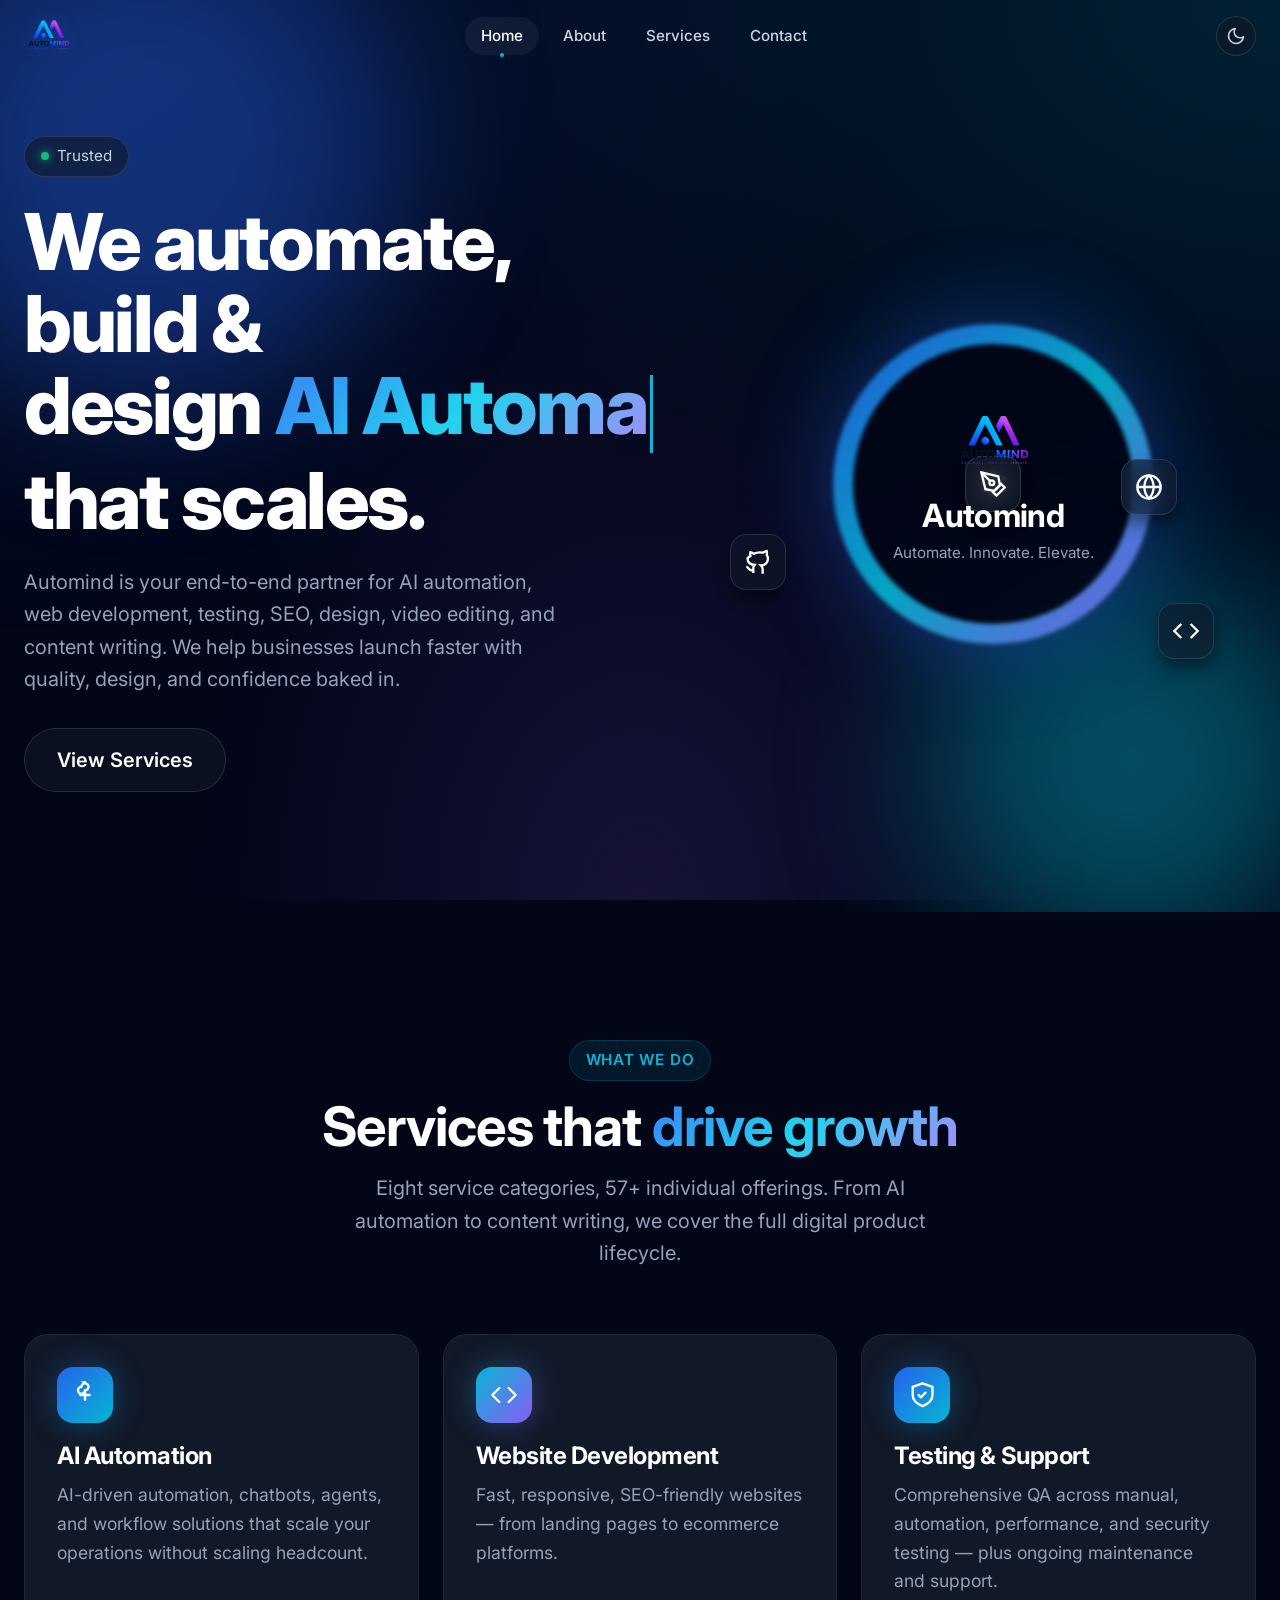
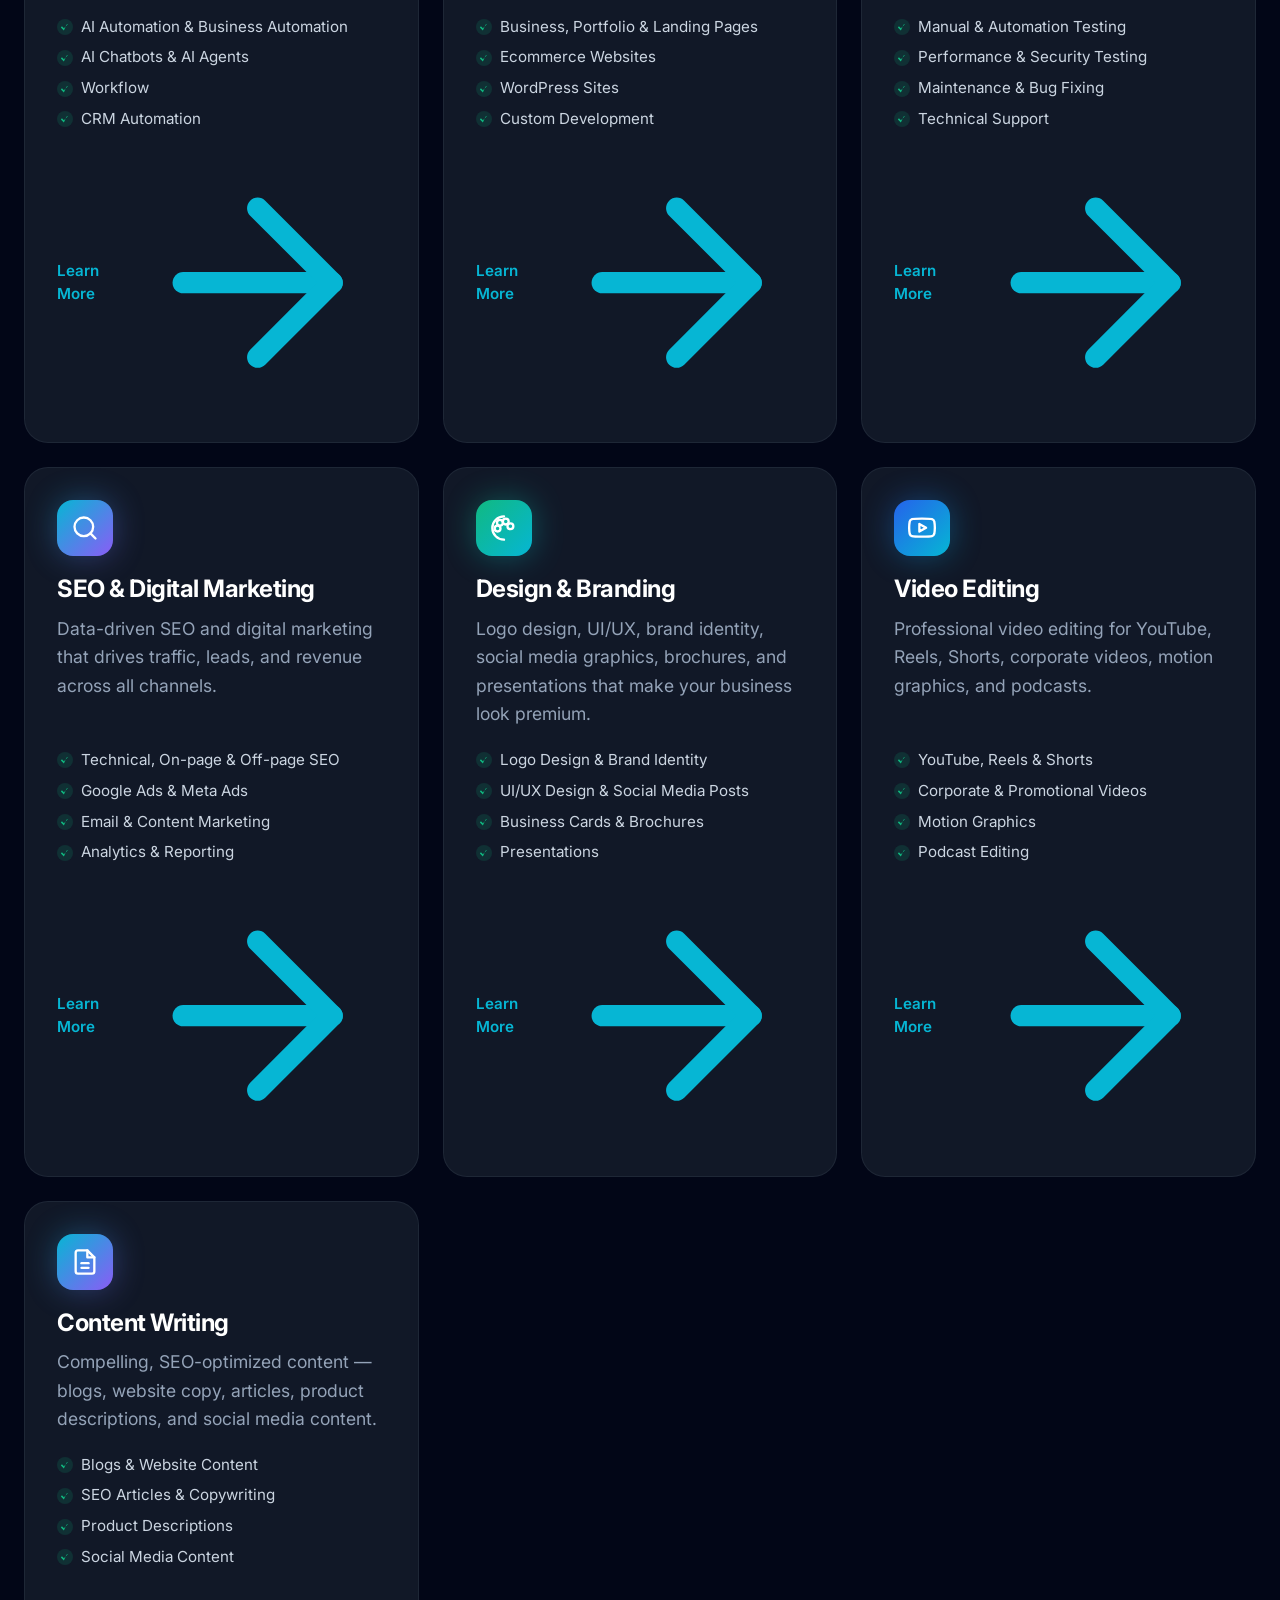
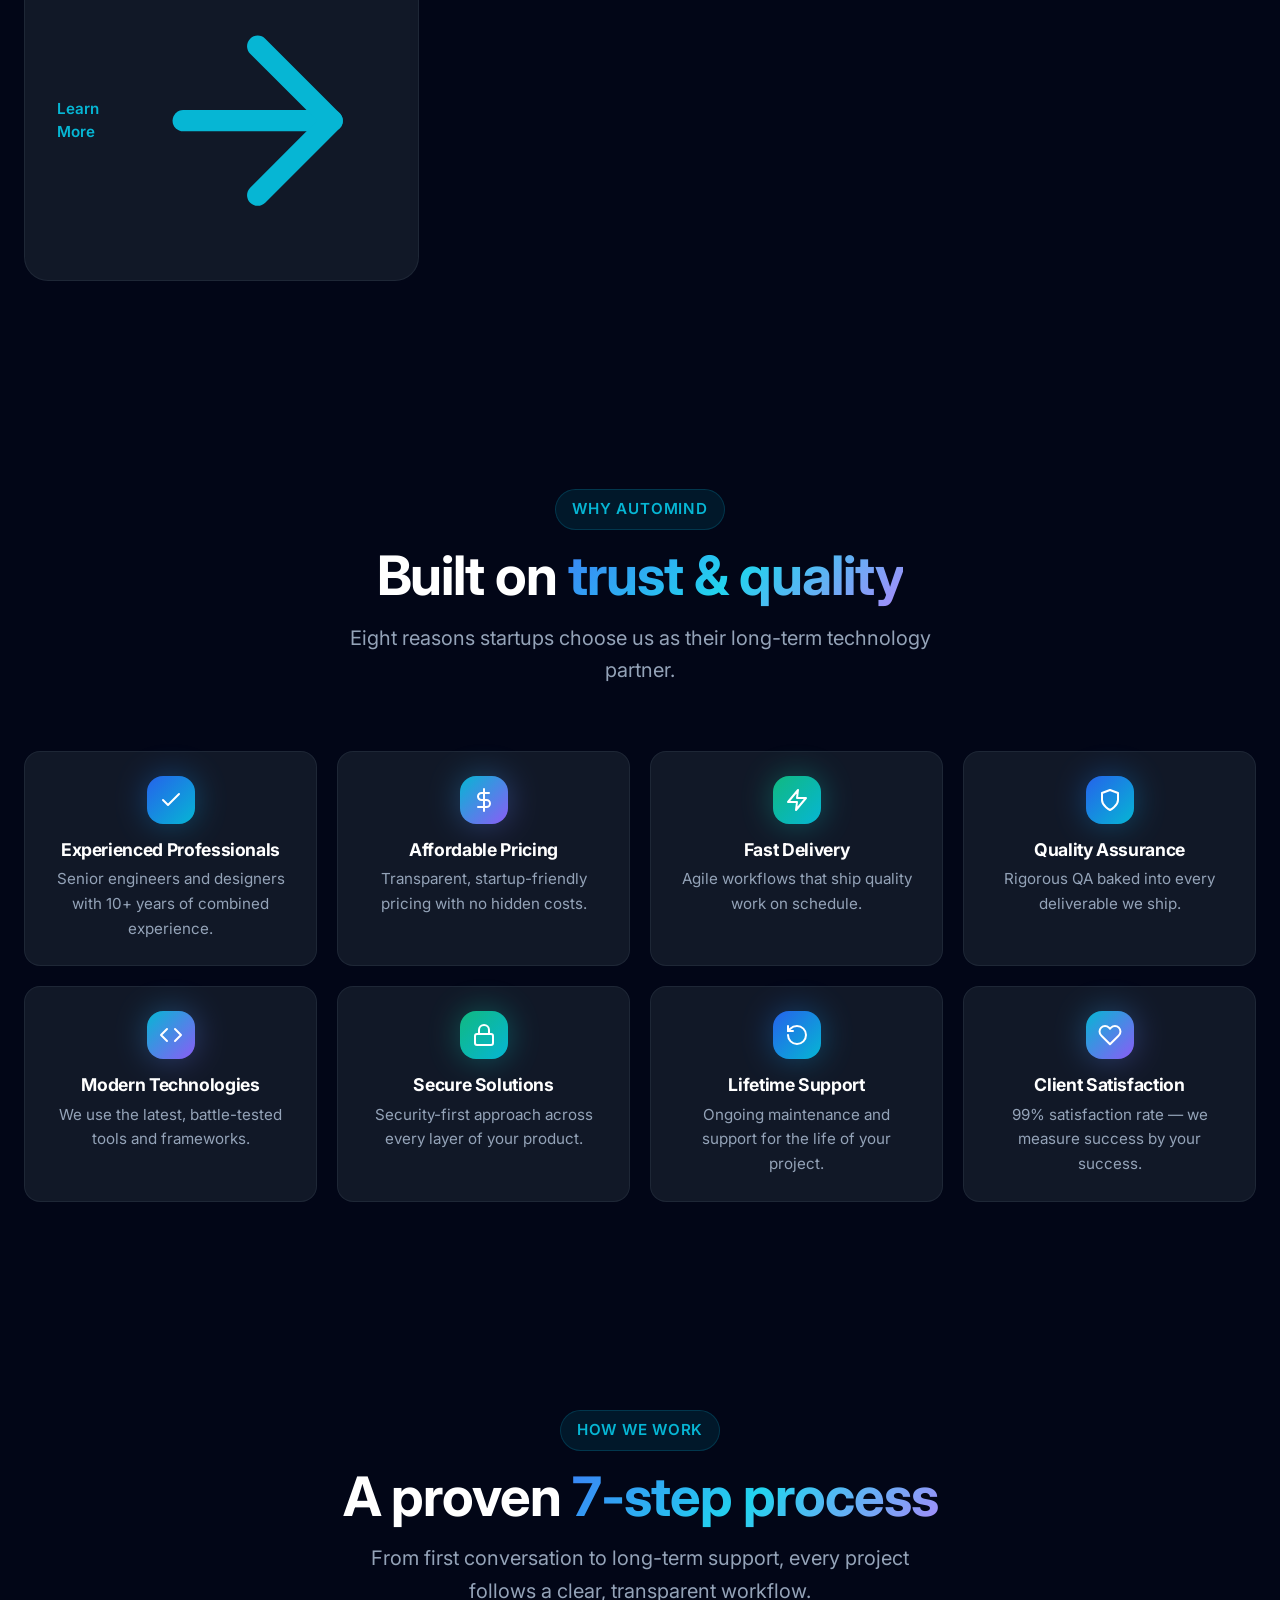
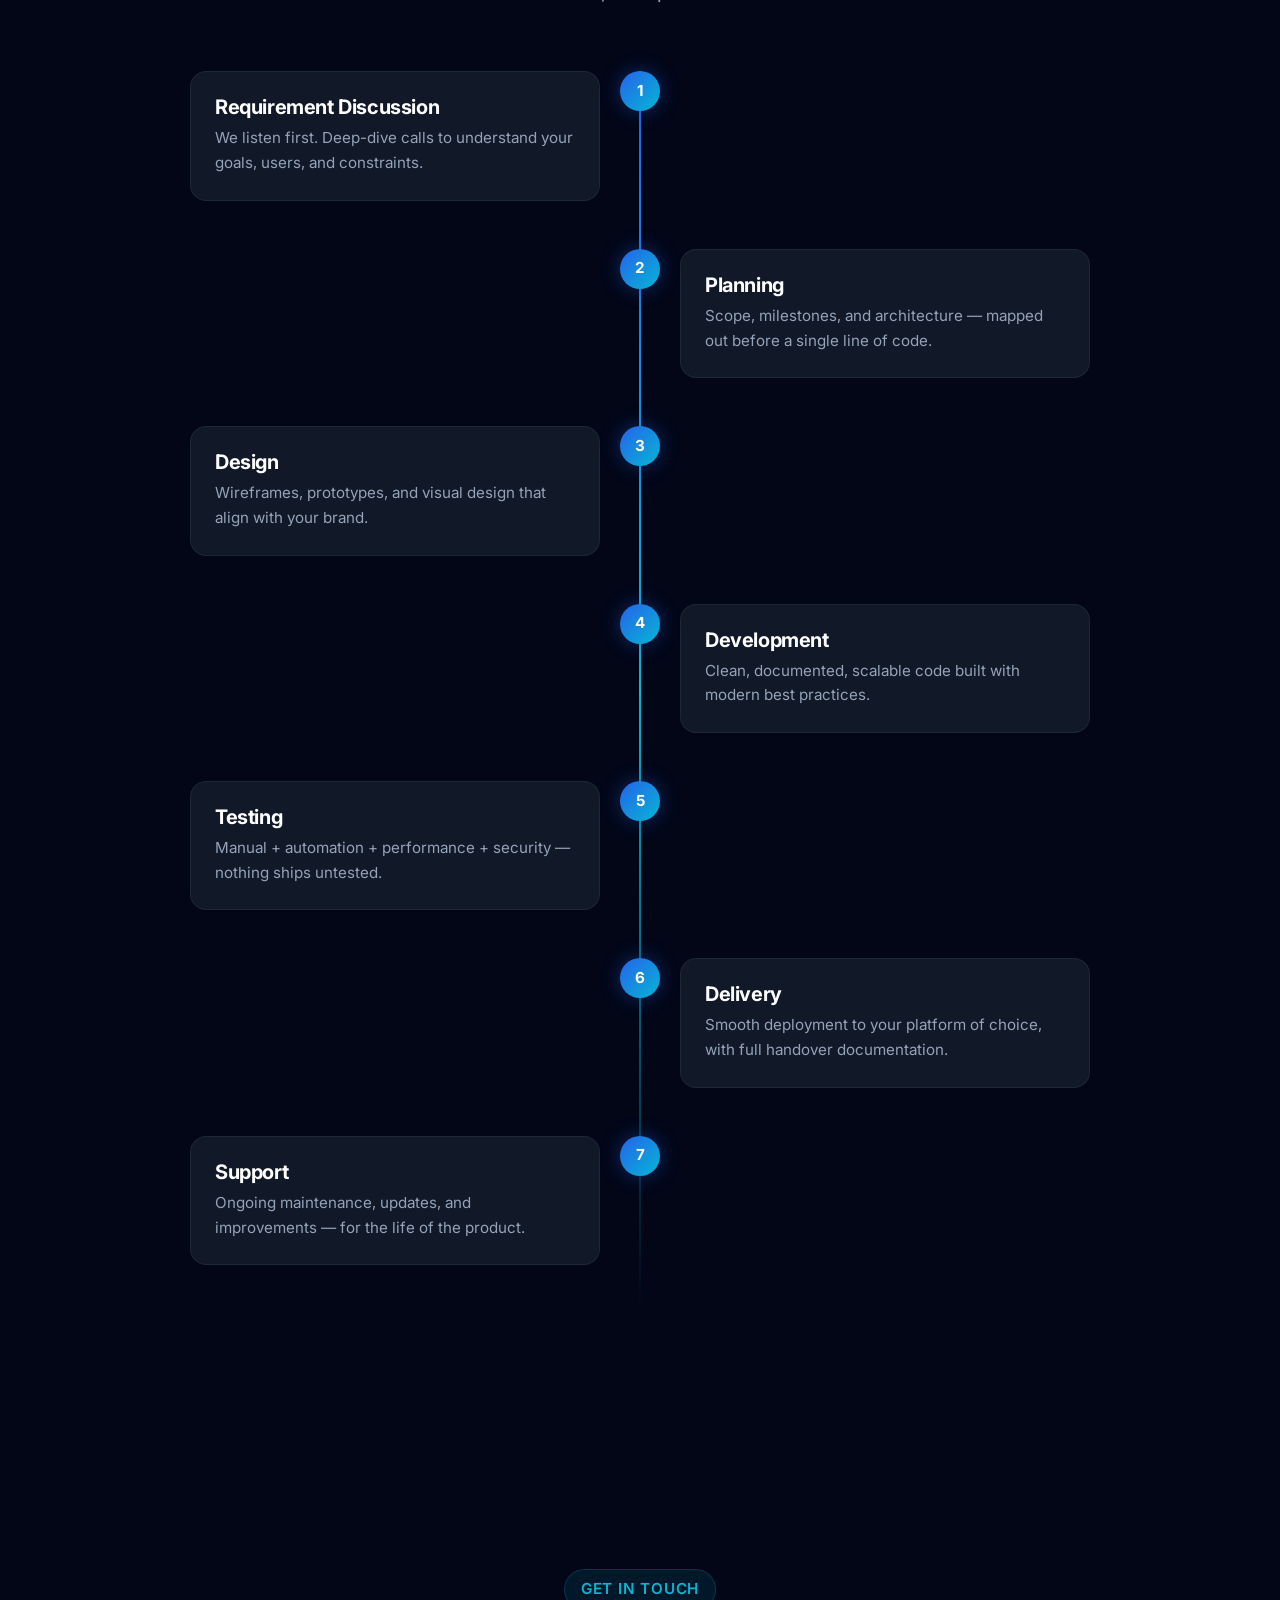
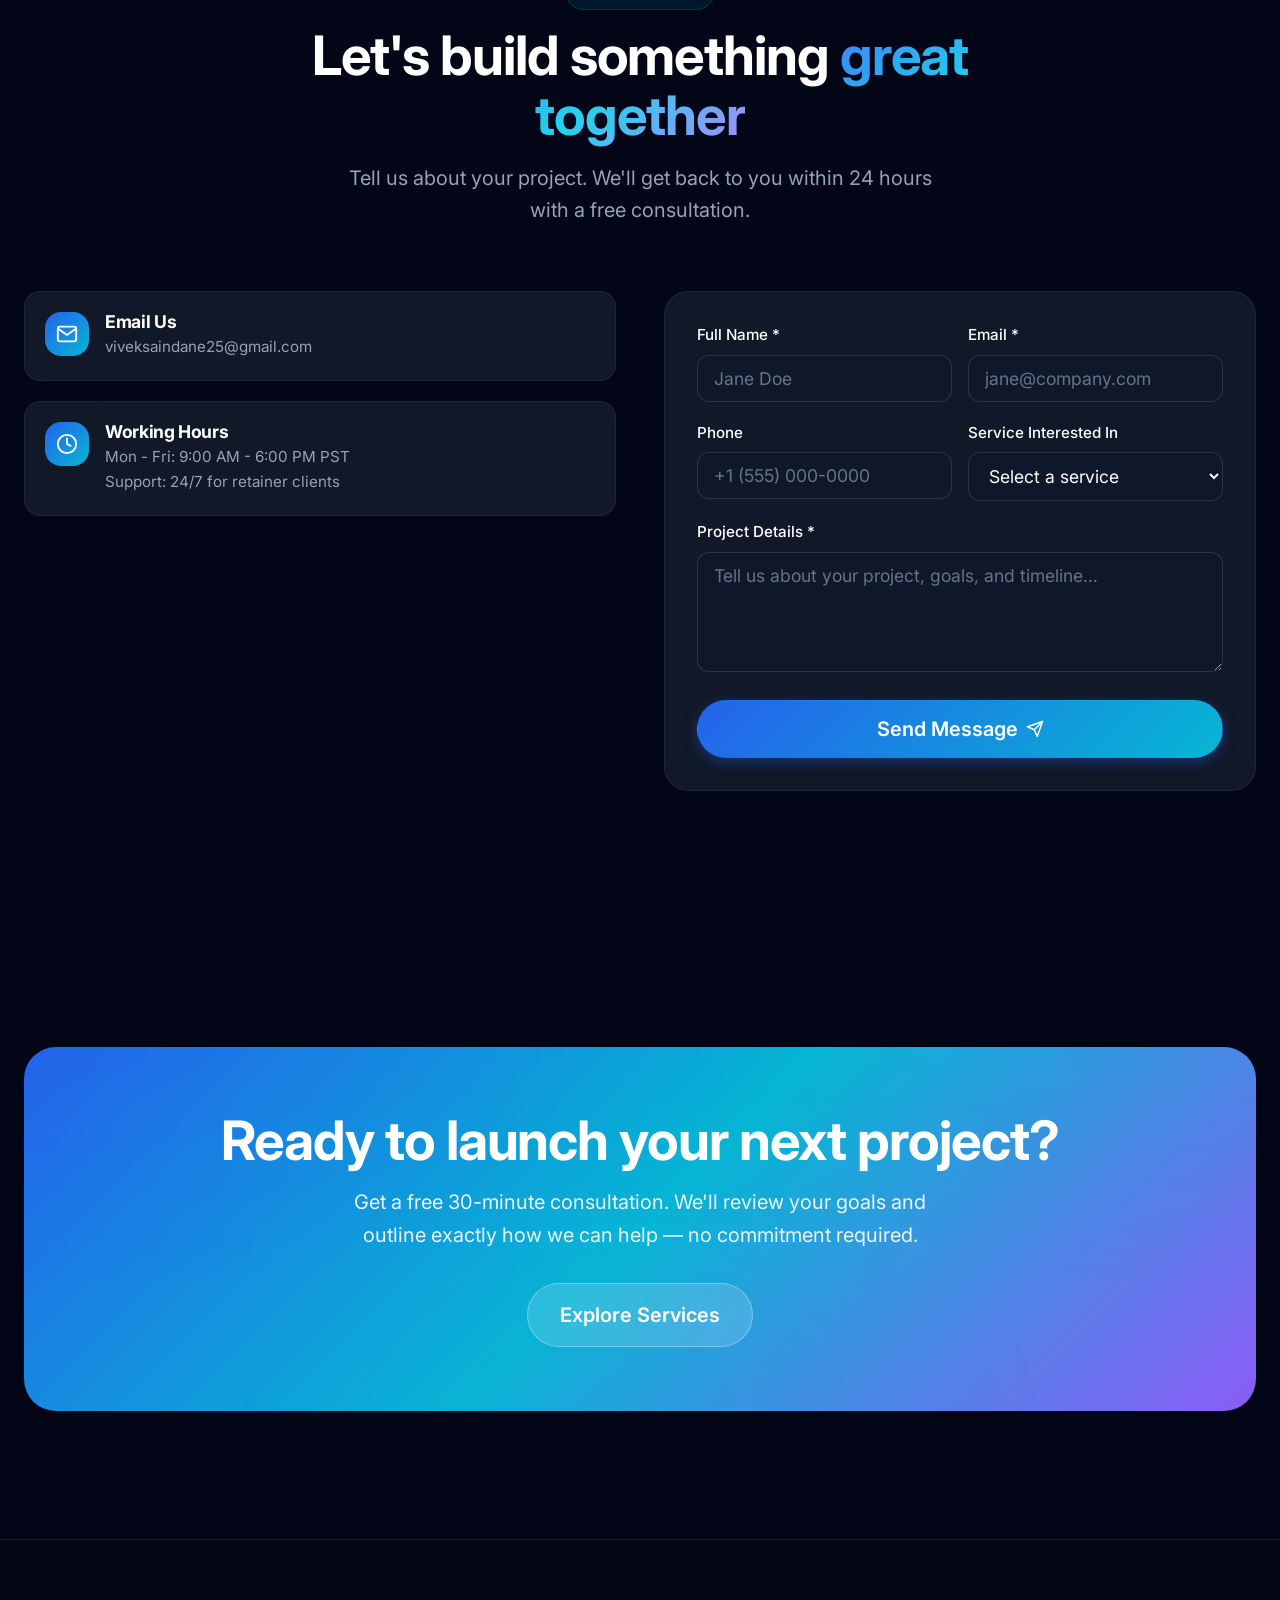
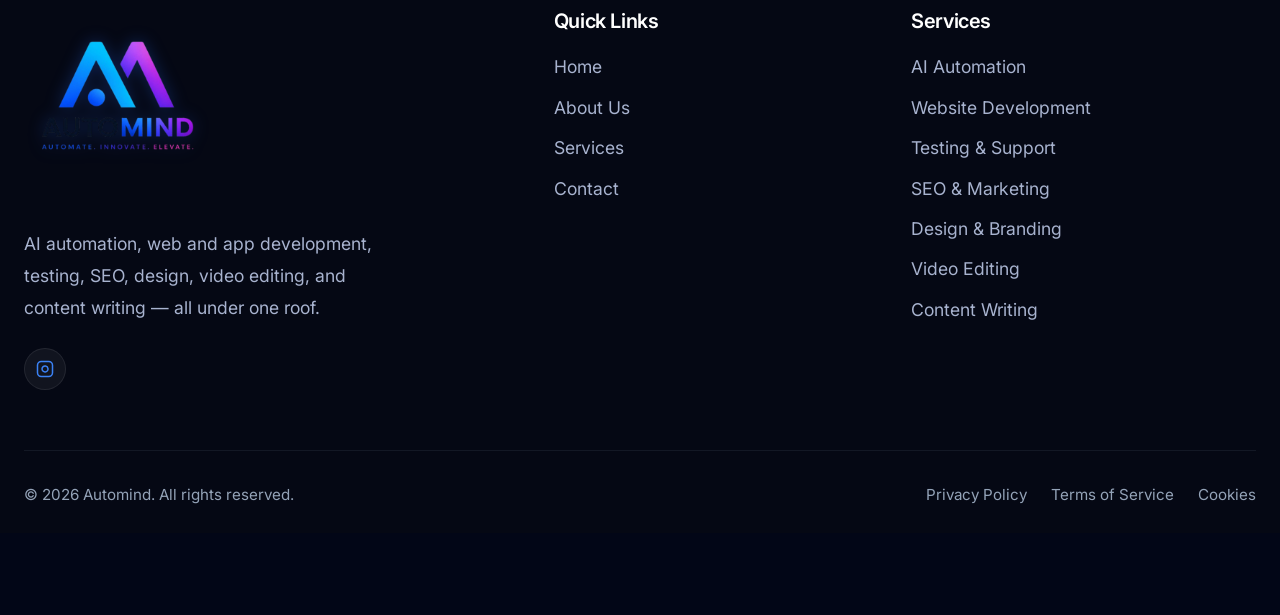
==== index.html @ 5104dd5c "Initial commit" ====
<!DOCTYPE html>
<html lang="en" data-theme="dark">
<head>
  <meta charset="UTF-8">
  <meta name="viewport" content="width=device-width, initial-scale=1.0">
  <meta name="theme-color" content="#020617">

  <title>Automind — AI Automation, Web, App, Testing, SEO, Design, Video & Content</title>
  <meta name="description" content="Automind delivers AI automation, website and app development, testing, SEO, digital marketing, design, video editing, and content writing services for modern businesses.">
  <meta name="keywords" content="AI automation, web development, app development, software testing, SEO, digital marketing, graphic design, video editing, content writing, UI UX design, branding, lead generation">
  <meta name="author" content="Automind">
  <link rel="canonical" href="https://automindtech.github.io/">

  <!-- Open Graph -->
  <meta property="og:type" content="website">
  <meta property="og:title" content="Automind — AI Automation, Web, App, Testing, SEO, Design, Video & Content">
  <meta property="og:description" content="We build, automate, test, design, and market digital products that scale. AI automation, web and app development, testing, SEO, design, video, and content services.">
  <meta property="og:url" content="https://automindtech.github.io/">
  <meta property="og:site_name" content="Automind">
  <meta property="og:image" content="https://automindtech.github.io/assets/og-image.svg">

  <!-- Twitter -->
  <meta name="twitter:card" content="summary_large_image">
  <meta name="twitter:title" content="Automind — AI Automation, Web, App, Testing, SEO, Design, Video & Content">
  <meta name="twitter:description" content="We build, automate, test, design, and market digital products that scale.">
  <meta name="twitter:image" content="https://automindtech.github.io/assets/og-image.svg">

  <!-- Favicon -->
  <link rel="icon" type="image/svg+xml" href="assets/favicon.svg">
  <link rel="apple-touch-icon" href="assets/favicon.svg">
  <link rel="manifest" href="assets/manifest.webmanifest">

  <!-- Fonts -->
  <link rel="preconnect" href="https://fonts.googleapis.com">
  <link rel="preconnect" href="https://fonts.gstatic.com" crossorigin>
  <link href="https://fonts.googleapis.com/css2?family=Inter:wght@300;400;500;600;700;800&family=JetBrains+Mono:wght@400;500&display=swap" rel="stylesheet">

  <!-- Styles -->
  <link rel="stylesheet" href="css/variables.css">
  <link rel="stylesheet" href="css/base.css">
  <link rel="stylesheet" href="css/components.css">
  <link rel="stylesheet" href="css/layout.css">
  <link rel="stylesheet" href="css/sections.css">

  <!-- Structured Data -->
  <script type="application/ld+json">
  {
    "@context": "https://schema.org",
    "@type": "Organization",
    "name": "Automind",
    "url": "https://automindtech.github.io/",
    "logo": "https://automindtech.github.io/assets/favicon.svg",
    "description": "AI automation, website and app development, testing, SEO, digital marketing, design, video editing, and content writing services for modern businesses.",
    "sameAs": [
      "https://twitter.com/automindtech",
      "https://linkedin.com/company/automindtech",
      "https://github.com/automindtech"
    ],
    "contactPoint": {
      "@type": "ContactPoint",
      "telephone": "+1-555-0100",
      "contactType": "customer service",
      "email": "hello@automindtech.com",
      "availableLanguage": ["English"]
    },
    "address": {
      "@type": "PostalAddress",
      "streetAddress": "500 Innovation Drive, Suite 200",
      "addressLocality": "San Francisco",
      "addressRegion": "CA",
      "postalCode": "94107",
      "addressCountry": "US"
    }
  }
  </script>
  <script type="application/ld+json">
  {
    "@context": "https://schema.org",
    "@type": "WebSite",
    "name": "Automind",
    "url": "https://automindtech.github.io/",
    "potentialAction": {
      "@type": "SearchAction",
      "target": "https://automindtech.github.io/services.html?q={search_term_string}",
      "query-input": "required name=search_term_string"
    }
  }
  </script>
</head>
<body>
  <a href="#main" class="skip-link">Skip to main content</a>

  <!-- Loading screen -->
  <div class="loader" aria-hidden="true">
    <div class="loader-logo">Automind</div>
    <div class="loader-bar"></div>
  </div>

  <!-- Scroll progress -->
  <div class="scroll-progress" aria-hidden="true"></div>

  <!-- Header -->
  <header class="header" id="header">
    <div class="container header-inner">
      <a href="index.html" class="logo" aria-label="Automind home">
        <img src="assets/automind.png.png" alt="Automind" class="logo-img">
      </a>

      <nav class="nav" aria-label="Primary navigation">
        <a href="#home" class="nav-link active">Home</a>
        <a href="about.html" class="nav-link">About</a>
        <a href="services.html" class="nav-link">Services</a>
<!--         <a href="portfolio.html" class="nav-link">Portfolio</a>
 --><!--         <a href="pricing.html" class="nav-link">Pricing</a>
 -->        <a href="contact.html" class="nav-link">Contact</a>
      </nav>

      <div class="header-actions">
        <button class="theme-toggle" aria-label="Toggle dark mode">
          <svg class="icon-moon" viewBox="0 0 24 24" fill="none" stroke="currentColor" stroke-width="2" stroke-linecap="round" stroke-linejoin="round"><path d="M21 12.79A9 9 0 1 1 11.21 3 7 7 0 0 0 21 12.79z"/></svg>
          <svg class="icon-sun" viewBox="0 0 24 24" fill="none" stroke="currentColor" stroke-width="2" stroke-linecap="round" stroke-linejoin="round"><circle cx="12" cy="12" r="5"/><line x1="12" y1="1" x2="12" y2="3"/><line x1="12" y1="21" x2="12" y2="23"/><line x1="4.22" y1="4.22" x2="5.64" y2="5.64"/><line x1="18.36" y1="18.36" x2="19.78" y2="19.78"/><line x1="1" y1="12" x2="3" y2="12"/><line x1="21" y1="12" x2="23" y2="12"/><line x1="4.22" y1="19.78" x2="5.64" y2="18.36"/><line x1="18.36" y1="5.64" x2="19.78" y2="4.22"/></svg>
        </button>
        <button class="menu-toggle" aria-label="Toggle menu" aria-expanded="false">
          <span></span><span></span><span></span>
        </button>
      </div>
    </div>
  </header>

  <!-- Mobile nav -->
  <div class="mobile-overlay"></div>
  <nav class="mobile-nav" aria-label="Mobile navigation">
    <a href="index.html" class="nav-link">Home</a>
    <a href="about.html" class="nav-link">About</a>
    <a href="services.html" class="nav-link">Services</a>
<!--     <a href="portfolio.html" class="nav-link">Portfolio</a>
 -->    <!-- <a href="pricing.html" class="nav-link">Pricing</a> -->
    <a href="contact.html" class="nav-link">Contact</a>
  </nav>

  <main id="main">

    <!-- ===== Hero ===== -->
    <section class="hero" id="home">
      <div class="hero-bg" aria-hidden="true"></div>
      <div class="container">
        <div class="hero-grid">
          <div class="hero-content">
            <div class="hero-badge reveal">
              <span class="dot"></span>
              <span>Trusted</span>
            </div>
            <h1 class="hero-title reveal" data-reveal="left">
              <span class="line">We automate, build &</span>
              <span class="line">design <span class="hero-typed" data-phrases="AI Automation|Web Development|Digital Marketing|Brand Identity|Video Editing|Content Writing"></span><span class="cursor" aria-hidden="true"></span></span>
              <span class="line">that scales.</span>
            </h1>
            <p class="hero-description reveal" data-reveal="left">
              Automind is your end-to-end partner for AI automation, web development, testing, SEO, design, video editing, and content writing. We help businesses launch faster with quality, design, and confidence baked in.
            </p>
            <div class="hero-actions reveal" data-reveal="left">
              <a href="services.html" class="btn btn--secondary btn--lg">View Services</a>
            </div>
            <div class="hero-stats reveal" data-reveal="left">
              <!-- <div class="hero-stat">
                <div class="num"><span data-counter="100" data-suffix="+">0</span></div>
                <div class="label">Projects Delivered</div>
              </div>
              <div class="hero-stat">
                <div class="num"><span data-counter="50" data-suffix="+">0</span></div>
                <div class="label">Happy Clients</div>
              </div>
              <div class="hero-stat">
                <div class="num"><span data-counter="99" data-suffix="%">0</span></div>
                <div class="label">Satisfaction</div>
              </div> -->
            </div>
          </div>

          <div class="hero-visual reveal" data-reveal="scale">
            <div class="hero-orb" aria-hidden="true"></div>
            <div class="hero-orb-content">
              <img src="assets/automind.png.png" alt="Automind" style="width:80px;height:80px;margin:0 auto var(--space-4);display:block;">
              <h3>Automind</h3>
              <p>Automate. Innovate. Elevate.</p>
            </div>
            <div class="floating-icon" aria-hidden="true">
              <svg viewBox="0 0 24 24" fill="none" stroke="currentColor" stroke-width="2"><path d="M9 19c-5 1.5-5-2.5-7-3m14 6v-3.5a4.5 4.5 0 0 0-1.5-3.5c3 0 6-2 6-5.5.08-1.25-.27-2.48-1-3.5.28-1.15.28-2.35 0-3.5 0 0-1 0-3 1.5-2.5-.5-5.5-.5-8 1-2-1.5-3-1.5-3-1.5-.33 1.15-.33 2.35 0 3.5A5.4 5.4 0 0 0 3 9c0 3.5 3 5.5 6 5.5-.39.49-.68 1.05-.85 1.65-.17.6-.22 1.23-.15 1.85v3.5"/></svg>
            </div>
            <div class="floating-icon" aria-hidden="true">
              <svg viewBox="0 0 24 24" fill="none" stroke="currentColor" stroke-width="2"><polyline points="16 18 22 12 16 6"/><polyline points="8 6 2 12 8 18"/></svg>
            </div>
            <div class="floating-icon" aria-hidden="true">
              <svg viewBox="0 0 24 24" fill="none" stroke="currentColor" stroke-width="2"><circle cx="12" cy="12" r="10"/><path d="M2 12h20M12 2a15.3 15.3 0 0 1 4 10 15.3 15.3 0 0 1-4 10 15.3 15.3 0 0 1-4-10 15.3 15.3 0 0 1 4-10z"/></svg>
            </div>
            <div class="floating-icon" aria-hidden="true">
              <svg viewBox="0 0 24 24" fill="none" stroke="currentColor" stroke-width="2"><path d="M12 2L2 7l10 5 10-5-10-5zM2 17l10 5 10-5M2 12l10 5 10-5"/></svg>
            </div>
            <div class="floating-icon" aria-hidden="true">
              <svg viewBox="0 0 24 24" fill="none" stroke="currentColor" stroke-width="2"><path d="M12 19l7-7 3 3-7 7-3-3z"/><path d="M18 13l-1.5-7.5L2 2l3.5 14.5L13 18l5-5z"/><path d="M2 2l7.586 7.586"/><circle cx="11" cy="11" r="2"/></svg>
            </div>
          </div>
        </div>
      </div>
    </section>

    <!-- ===== Trusted Technologies ===== -->
    <!-- <section class="tech-marquee" aria-label="Technologies we work with">
      <div class="container">
        <p class="tech-marquee-title">Technologies we work with</p>
      </div>
      <div class="marquee">
        <div class="marquee-track">
          <div class="tech-item"><svg viewBox="0 0 24 24" fill="#E34F26"><path d="M1.5 0h21l-1.91 21.563L11.977 24l-8.564-2.438L1.5 0zm7.031 9.75l-.232-2.718 10.059.003.23-2.622L5.412 4.41l.698 8.01h9.126l-.327 3.426-2.91.804-2.915-.804-.188-2.046H6.235l.33 4.567L11.997 19l5.352-1.677.744-8.573H8.531z"/></svg><span>HTML5</span></div>
          <div class="tech-item"><svg viewBox="0 0 24 24" fill="#1572B6"><path d="M1.5 0h21l-1.91 21.563L11.977 24l-8.565-2.438L1.5 0zm17.09 4.413L5.41 4.41l.213 2.622 10.125.002-.255 2.716h-6.64l.24 2.573h6.182l-.366 3.523-2.91.804-2.906-.804-.188-2.11h-2.61l.29 3.855L12 19.288l5.373-1.53L18.59 4.414z"/></svg><span>CSS3</span></div>
          <div class="tech-item"><svg viewBox="0 0 24 24" fill="#F7DF1E"><path d="M0 0h24v24H0V0z"/><path fill="#000" d="M6.5 20.5l1.5-1.5c-.4-.3-.7-.6-1-.9L6 19.5l-1-1c-.3.3-.6.6-.9.9l1.5 1.5-1.5 1.5c.3.3.6.6.9.9L6 21.5l1 1c.3-.3.6-.6.9-.9L6.5 20.5zM18 18.5c0 .8-.7 1.5-1.5 1.5s-1.5-.7-1.5-1.5.7-1.5 1.5-1.5 1.5.7 1.5 1.5zM12 18.5c0 .8-.7 1.5-1.5 1.5S9 19.3 9 18.5s.7-1.5 1.5-1.5 1.5.7 1.5 1.5z"/></svg><span>JavaScript</span></div>
          <div class="tech-item"><svg viewBox="0 0 24 24" fill="#61DAFB"><circle cx="12" cy="12" r="2.2"/><path d="M12 2C6.5 2 2 6.5 2 12s4.5 10 10 10 10-4.5 10-10S17.5 2 12 2zm6.9 6.5c-.5-.2-1.1-.4-1.7-.5-.2-.6-.4-1.1-.7-1.6 1 .5 1.9 1.2 2.4 2.1zM12 4c.8 0 1.6.9 2.3 2.5-1.5.2-3 .2-4.6 0C10.4 4.9 11.2 4 12 4zM5.1 6.5c.5.2 1.1.4 1.7.5.2.6.4 1.1.7 1.6-1-.5-1.9-1.2-2.4-2.1zM4 12c0-.8.9-1.6 2.5-2.3.2 1.5.2 3 0 4.6C4.9 13.6 4 12.8 4 12zm8 8c-.8 0-1.6-.9-2.3-2.5 1.5-.2 3-.2 4.6 0C13.6 19.1 12.8 20 12 20zm6.9-2.5c-.5-.2-1.1-.4-1.7-.5-.2-.6-.4-1.1-.7-1.6 1 .5 1.9 1.2 2.4 2.1zM17.5 14.5c.2-1.5.2-3 0-4.6 1.6.7 2.5 1.5 2.5 2.3s-.9 1.6-2.5 2.3z"/></svg><span>React</span></div>
          <div class="tech-item"><svg viewBox="0 0 24 24" fill="#F05032"><path d="M23.5 11.2l-1.4-1.4c-.2-.2-.5-.3-.7-.3h-3.2c-.3 0-.6.1-.8.4l-.7.9c-.3.4-.8.4-1.1 0l-.7-.9c-.2-.2-.5-.4-.8-.4h-3.2c-.3 0-.5.1-.7.3l-1.4 1.4c-.2.2-.3.4-.3.7v3.2c0 .3.1.5.3.7l1.4 1.4c.2.2.4.3.7.3h3.2c.3 0 .6-.1.8-.4l.7-.9c.3-.4.8-.4 1.1 0l.7.9c.2.2.5.4.8.4h3.2c.3 0 .5-.1.7-.3l1.4-1.4c.2-.2.3-.4.3-.7v-3.2c0-.3-.1-.5-.3-.7z"/></svg><span>Git</span></div>
          <div class="tech-item"><svg viewBox="0 0 24 24" fill="#181717"><path d="M12 .3a12 12 0 0 0-3.8 23.4c.6.1.8-.3.8-.6v-2c-3.3.7-4-1.6-4-1.6-.6-1.4-1.4-1.8-1.4-1.8-1.1-.7.1-.7.1-.7 1.2.1 1.9 1.2 1.9 1.2 1 1.8 2.8 1.3 3.5 1 .1-.8.4-1.3.7-1.6-2.7-.3-5.5-1.3-5.5-6 0-1.3.5-2.4 1.2-3.2-.1-.3-.5-1.5.1-3.2 0 0 1-.3 3.3 1.2a11.5 11.5 0 0 1 6 0c2.3-1.5 3.3-1.2 3.3-1.2.6 1.7.2 2.9.1 3.2.8.8 1.2 1.9 1.2 3.2 0 4.6-2.8 5.7-5.5 6 .4.4.8 1.1.8 2.2v3.3c0 .3.2.7.8.6A12 12 0 0 0 12 .3z"/></svg><span>GitHub</span></div>
          <div class="tech-item"><svg viewBox="0 0 24 24" fill="#2496ED"><path d="M13.983 11.078h2.119a2.012 2.012 0 0 0 2.012-2.012V6.983a2.012 2.012 0 0 0-2.012-2.012h-2.119a2.012 2.012 0 0 0-2.012 2.012v2.083a2.012 2.012 0 0 0 2.012 2.012zM7.798 11.078H9.917a2.012 2.012 0 0 0 2.012-2.012V6.983A2.012 2.012 0 0 0 9.917 4.971H7.798A2.012 2.012 0 0 0 5.786 6.983v2.083a2.012 2.012 0 0 0 2.012 2.012zM7.798 17.283H9.917a2.012 2.012 0 0 0 2.012-2.012v-2.083a2.012 2.012 0 0 0-2.012-2.012H7.798a2.012 2.012 0 0 0-2.012 2.012v2.083a2.012 2.012 0 0 0 2.012 2.012zM13.983 17.283h2.119a2.012 2.012 0 0 0 2.012-2.012v-2.083a2.012 2.012 0 0 0-2.012-2.012h-2.119a2.012 2.012 0 0 0-2.012 2.012v2.083a2.012 2.012 0 0 0 2.012 2.012z"/></svg><span>Docker</span></div>
          <div class="tech-item"><svg viewBox="0 0 24 24" fill="#FF9900"><path d="M6.763 10.036c.247.064.39.32.326.566-.064.247-.32.39-.566.326-.247-.064-.39-.32-.326-.566.064-.247.32-.39.566-.326zm1.362 1.362c.247.064.39.32.326.566-.064.247-.32.39-.566.326-.247-.064-.39-.32-.326-.566.064-.247.32-.39.566-.326zm1.362 1.362c.247.064.39.32.326.566-.064.247-.32.39-.566.326-.247-.064-.39-.32-.326-.566.064-.247.32-.39.566-.326zM12 2C6.5 2 2 6.5 2 12s4.5 10 10 10 10-4.5 10-10S17.5 2 12 2z"/></svg><span>AWS</span></div>
          <div class="tech-item"><svg viewBox="0 0 24 24" fill="#D33833"><path d="M11.92 2.5l-9.92 5.5v8l9.92 5.5 9.92-5.5v-8L11.92 2.5z"/></svg><span>Jenkins</span></div>
          <div class="tech-item"><svg viewBox="0 0 24 24" fill="#326CE5"><path d="M12 2L2 7v10l10 5 10-5V7L12 2zm0 2.3l7.5 3.7v7.9L12 19.7 4.5 15.9V8L12 4.3z"/></svg><span>Kubernetes</span></div>
          <div class="tech-item"><svg viewBox="0 0 24 24" fill="#43B02A"><path d="M12 2C6.48 2 2 6.48 2 12s4.48 10 10 10 10-4.48 10-10S17.52 2 12 2zm-1 17.93c-3.95-.49-7-3.85-7-7.93 0-.62.08-1.21.21-1.79L9 15v1c0 1.1.9 2 2 2v1.93zm6.9-2.54c-.26-.81-1-1.39-1.9-1.39h-1v-3c0-.55-.45-1-1-1H8v-2h2c.55 0 1-.45 1-1V7h2c1.1 0 2-.9 2-2v-.41c2.93 1.19 5 4.07 5 7.41 0 2.08-.8 3.97-2.1 5.39z"/></svg><span>Selenium</span></div>
          <div class="tech-item"><svg viewBox="0 0 24 24" fill="#2EAD33"><path d="M3 3h18v18H3z" fill="none"/><path d="M7 7h10v2H7zm0 4h10v2H7zm0 4h10v2H7z" fill="currentColor"/></svg><span>Playwright</span></div>
          <div class="tech-item"><svg viewBox="0 0 24 24" fill="#172B4D"><path d="M9.5 8.5l-2 2 2 2m5-4l2 2-2 2m-3-7l-2 14"/></svg><span>Cypress</span></div>
          <div class="tech-item"><svg viewBox="0 0 24 24" fill="#FF6C37"><path d="M12 2C6.48 2 2 6.48 2 12s4.48 10 10 10 10-4.48 10-10S17.52 2 12 2zm0 18c-4.41 0-8-3.59-8-8s3.59-8 8-8 8 3.59 8 8-3.59 8-8 8zm-1-13h2v6h-2zm0 8h2v2h-2z"/></svg><span>Postman</span></div>
          <div class="tech-item"><svg viewBox="0 0 24 24" fill="#D24090"><path d="M12 2L2 7l10 5 10-5-10-5zM2 17l10 5 10-5M2 12l10 5 10-5"/></svg><span>JMeter</span></div>
          <div class="tech-item"><svg viewBox="0 0 24 24" fill="#F24E1E"><path d="M12 2C6.5 2 2 6.5 2 12s4.5 10 10 10 10-4.5 10-10S17.5 2 12 2zm0 18c-4.4 0-8-3.6-8-8s3.6-8 8-8 8 3.6 8 8-3.6 8-8 8z"/><path d="M8 8h8v8H8z"/></svg><span>Figma</span></div>
        </div>
      </div>
    </section>
 -->
    <!-- ===== Services ===== -->
    <section class="section" id="services">
      <div class="container">
        <div class="section-header reveal">
          <span class="section-eyebrow">What We Do</span>
          <h2 class="section-title">Services that <span class="gradient-text">drive growth</span></h2>
          <p class="section-subtitle">Eight service categories, 57+ individual offerings. From AI automation to content writing, we cover the full digital product lifecycle.</p>
        </div>

        <div class="services-grid stagger">
          <article class="service-card">
            <div class="icon-box">
              <svg viewBox="0 0 24 24" fill="none" stroke="currentColor" stroke-width="2" stroke-linecap="round" stroke-linejoin="round"><path d="M12 2a3 3 0 0 0-3 3 3 3 0 0 0-3 3 3 3 0 0 0 3 3 3 3 0 0 0 3-3 3 3 0 0 0 3-3 3 3 0 0 0-3-3 3 3 0 0 0-3-3z"/><path d="M12 8v8M8 12h8"/></svg>
            </div>
            <h3>AI Automation</h3>
            <p>AI-driven automation, chatbots, agents, and workflow solutions that scale your operations without scaling headcount.</p>
            <ul class="service-features">
              <li>AI Automation & Business Automation</li>
              <li>AI Chatbots & AI Agents</li>
              <li>Workflow </li>
              <li> CRM Automation</li>
            </ul>
            <a href="services.html#ai-automation" class="service-link">Learn More
              <svg viewBox="0 0 24 24" fill="none" stroke="currentColor" stroke-width="2" stroke-linecap="round" stroke-linejoin="round"><line x1="5" y1="12" x2="19" y2="12"/><polyline points="12 5 19 12 12 19"/></svg>
            </a>
          </article>

          <article class="service-card">
            <div class="icon-box icon-box--accent">
              <svg viewBox="0 0 24 24" fill="none" stroke="currentColor" stroke-width="2" stroke-linecap="round" stroke-linejoin="round"><polyline points="16 18 22 12 16 6"/><polyline points="8 6 2 12 8 18"/></svg>
            </div>
            <h3>Website Development</h3>
            <p>Fast, responsive, SEO-friendly websites — from landing pages to ecommerce platforms.</p>
            <ul class="service-features">
              <li>Business, Portfolio & Landing Pages</li>
              <li>Ecommerce Websites</li>
              <li>WordPress Sites</li>
              <li>Custom Development</li>
            </ul>
            <a href="services.html#website-development" class="service-link">Learn More
              <svg viewBox="0 0 24 24" fill="none" stroke="currentColor" stroke-width="2" stroke-linecap="round" stroke-linejoin="round"><line x1="5" y1="12" x2="19" y2="12"/><polyline points="12 5 19 12 12 19"/></svg>
            </a>
          </article>

          <article class="service-card">
            <div class="icon-box">
              <svg viewBox="0 0 24 24" fill="none" stroke="currentColor" stroke-width="2" stroke-linecap="round" stroke-linejoin="round"><path d="M9 12l2 2 4-4"/><path d="M21 12c0 5-3.5 7.5-8.5 9.5C7.5 19.5 4 17 4 12V5l8.5-3L21 5v7z"/></svg>
            </div>
            <h3>Testing & Support</h3>
            <p>Comprehensive QA across manual, automation, performance, and security testing — plus ongoing maintenance and support.</p>
            <ul class="service-features">
              <li>Manual & Automation Testing</li>
              <li>Performance & Security Testing</li>
              <li>Maintenance & Bug Fixing</li>
              <li>Technical Support</li>
            </ul>
            <a href="services.html#testing-support" class="service-link">Learn More
              <svg viewBox="0 0 24 24" fill="none" stroke="currentColor" stroke-width="2" stroke-linecap="round" stroke-linejoin="round"><line x1="5" y1="12" x2="19" y2="12"/><polyline points="12 5 19 12 12 19"/></svg>
            </a>
          </article>

          <article class="service-card">
            <div class="icon-box icon-box--accent">
              <svg viewBox="0 0 24 24" fill="none" stroke="currentColor" stroke-width="2" stroke-linecap="round" stroke-linejoin="round"><circle cx="11" cy="11" r="8"/><line x1="21" y1="21" x2="16.65" y2="16.65"/></svg>
            </div>
            <h3>SEO & Digital Marketing</h3>
            <p>Data-driven SEO and digital marketing that drives traffic, leads, and revenue across all channels.</p>
            <ul class="service-features">
              <li>Technical, On-page & Off-page SEO</li>
              <li>Google Ads & Meta Ads</li>
              <li>Email & Content Marketing</li>
              <li>Analytics & Reporting</li>
            </ul>
            <a href="services.html#seo-marketing" class="service-link">Learn More
              <svg viewBox="0 0 24 24" fill="none" stroke="currentColor" stroke-width="2" stroke-linecap="round" stroke-linejoin="round"><line x1="5" y1="12" x2="19" y2="12"/><polyline points="12 5 19 12 12 19"/></svg>
            </a>
          </article>

          <article class="service-card">
            <div class="icon-box icon-box--success">
              <svg viewBox="0 0 24 24" fill="none" stroke="currentColor" stroke-width="2" stroke-linecap="round" stroke-linejoin="round"><circle cx="13.5" cy="6.5" r="2.5"/><circle cx="17.5" cy="10.5" r="2.5"/><circle cx="8.5" cy="7.5" r="2.5"/><circle cx="6.5" cy="12.5" r="2.5"/><path d="M12 22a10 10 0 1 1 0-20"/></svg>
            </div>
            <h3>Design & Branding</h3>
            <p>Logo design, UI/UX, brand identity, social media graphics, brochures, and presentations that make your business look premium.</p>
            <ul class="service-features">
              <li>Logo Design & Brand Identity</li>
              <li>UI/UX Design & Social Media Posts</li>
              <li>Business Cards & Brochures</li>
              <li>Presentations</li>
            </ul>
            <a href="services.html#design-branding" class="service-link">Learn More
              <svg viewBox="0 0 24 24" fill="none" stroke="currentColor" stroke-width="2" stroke-linecap="round" stroke-linejoin="round"><line x1="5" y1="12" x2="19" y2="12"/><polyline points="12 5 19 12 12 19"/></svg>
            </a>
          </article>

          <article class="service-card">
            <div class="icon-box">
              <svg viewBox="0 0 24 24" fill="none" stroke="currentColor" stroke-width="2" stroke-linecap="round" stroke-linejoin="round"><path d="M22.54 6.42a2.78 2.78 0 0 0-1.94-2C18.88 4 12 4 12 4s-6.88 0-8.6.46a2.78 2.78 0 0 0-1.94 2A29 29 0 0 0 1 11.75a29 29 0 0 0 .46 5.33A2.78 2.78 0 0 0 3.4 19c1.72.46 8.6.46 8.6.46s6.88 0 8.6-.46a2.78 2.78 0 0 0 1.94-2 29 29 0 0 0 .46-5.25 29 29 0 0 0-.46-5.33z"/><polygon points="9.75 15.02 15.5 11.75 9.75 8.48 9.75 15.02"/></svg>
            </div>
            <h3>Video Editing</h3>
            <p>Professional video editing for YouTube, Reels, Shorts, corporate videos, motion graphics, and podcasts.</p>
            <ul class="service-features">
              <li>YouTube, Reels & Shorts</li>
              <li>Corporate & Promotional Videos</li>
              <li>Motion Graphics</li>
              <li>Podcast Editing</li>
            </ul>
            <a href="services.html#video-editing" class="service-link">Learn More
              <svg viewBox="0 0 24 24" fill="none" stroke="currentColor" stroke-width="2" stroke-linecap="round" stroke-linejoin="round"><line x1="5" y1="12" x2="19" y2="12"/><polyline points="12 5 19 12 12 19"/></svg>
            </a>
          </article>

          <article class="service-card">
            <div class="icon-box icon-box--accent">
              <svg viewBox="0 0 24 24" fill="none" stroke="currentColor" stroke-width="2" stroke-linecap="round" stroke-linejoin="round"><path d="M14 2H6a2 2 0 0 0-2 2v16a2 2 0 0 0 2 2h12a2 2 0 0 0 2-2V8z"/><polyline points="14 2 14 8 20 8"/><line x1="9" y1="13" x2="15" y2="13"/><line x1="9" y1="17" x2="15" y2="17"/></svg>
            </div>
            <h3>Content Writing</h3>
            <p>Compelling, SEO-optimized content — blogs, website copy, articles, product descriptions, and social media content.</p>
            <ul class="service-features">
              <li>Blogs & Website Content</li>
              <li>SEO Articles & Copywriting</li>
              <li>Product Descriptions</li>
              <li>Social Media Content</li>
            </ul>
            <a href="services.html#content-writing" class="service-link">Learn More
              <svg viewBox="0 0 24 24" fill="none" stroke="currentColor" stroke-width="2" stroke-linecap="round" stroke-linejoin="round"><line x1="5" y1="12" x2="19" y2="12"/><polyline points="12 5 19 12 12 19"/></svg>
            </a>
          </article>
        </div>
      </div>
    </section>

    <!-- ===== Why Choose Us ===== -->
    <section class="section section--sm" id="why-choose-us">
      <div class="container">
        <div class="section-header reveal">
          <span class="section-eyebrow">Why Automind</span>
          <h2 class="section-title">Built on <span class="gradient-text">trust & quality</span></h2>
          <p class="section-subtitle">Eight reasons startups choose us as their long-term technology partner.</p>
        </div>

        <div class="why-grid stagger">
          <div class="why-card">
            <div class="icon-box"><svg viewBox="0 0 24 24" fill="none" stroke="currentColor" stroke-width="2" stroke-linecap="round" stroke-linejoin="round"><path d="M20 6L9 17l-5-5"/></svg></div>
            <h4>Experienced Professionals</h4>
            <p>Senior engineers and designers with 10+ years of combined experience.</p>
          </div>
          <div class="why-card">
            <div class="icon-box icon-box--accent"><svg viewBox="0 0 24 24" fill="none" stroke="currentColor" stroke-width="2" stroke-linecap="round" stroke-linejoin="round"><line x1="12" y1="1" x2="12" y2="23"/><path d="M17 5H9.5a3.5 3.5 0 0 0 0 7h5a3.5 3.5 0 0 1 0 7H6"/></svg></div>
            <h4>Affordable Pricing</h4>
            <p>Transparent, startup-friendly pricing with no hidden costs.</p>
          </div>
          <div class="why-card">
            <div class="icon-box icon-box--success"><svg viewBox="0 0 24 24" fill="none" stroke="currentColor" stroke-width="2" stroke-linecap="round" stroke-linejoin="round"><polygon points="13 2 3 14 12 14 11 22 21 10 12 10 13 2"/></svg></div>
            <h4>Fast Delivery</h4>
            <p>Agile workflows that ship quality work on schedule.</p>
          </div>
          <div class="why-card">
            <div class="icon-box"><svg viewBox="0 0 24 24" fill="none" stroke="currentColor" stroke-width="2" stroke-linecap="round" stroke-linejoin="round"><path d="M12 22s8-4 8-10V5l-8-3-8 3v7c0 6 8 10 8 10z"/></svg></div>
            <h4>Quality Assurance</h4>
            <p>Rigorous QA baked into every deliverable we ship.</p>
          </div>
          <div class="why-card">
            <div class="icon-box icon-box--accent"><svg viewBox="0 0 24 24" fill="none" stroke="currentColor" stroke-width="2" stroke-linecap="round" stroke-linejoin="round"><polyline points="16 18 22 12 16 6"/><polyline points="8 6 2 12 8 18"/></svg></div>
            <h4>Modern Technologies</h4>
            <p>We use the latest, battle-tested tools and frameworks.</p>
          </div>
          <div class="why-card">
            <div class="icon-box icon-box--success"><svg viewBox="0 0 24 24" fill="none" stroke="currentColor" stroke-width="2" stroke-linecap="round" stroke-linejoin="round"><rect x="3" y="11" width="18" height="11" rx="2" ry="2"/><path d="M7 11V7a5 5 0 0 1 10 0v4"/></svg></div>
            <h4>Secure Solutions</h4>
            <p>Security-first approach across every layer of your product.</p>
          </div>
          <div class="why-card">
            <div class="icon-box"><svg viewBox="0 0 24 24" fill="none" stroke="currentColor" stroke-width="2" stroke-linecap="round" stroke-linejoin="round"><path d="M3 12a9 9 0 1 0 9-9 9.75 9.75 0 0 0-6.74 2.74L3 8"/><path d="M3 3v5h5"/></svg></div>
            <h4>Lifetime Support</h4>
            <p>Ongoing maintenance and support for the life of your project.</p>
          </div>
          <div class="why-card">
            <div class="icon-box icon-box--accent"><svg viewBox="0 0 24 24" fill="none" stroke="currentColor" stroke-width="2" stroke-linecap="round" stroke-linejoin="round"><path d="M20.84 4.61a5.5 5.5 0 0 0-7.78 0L12 5.67l-1.06-1.06a5.5 5.5 0 0 0-7.78 7.78l1.06 1.06L12 21.23l7.78-7.78 1.06-1.06a5.5 5.5 0 0 0 0-7.78z"/></svg></div>
            <h4>Client Satisfaction</h4>
            <p>99% satisfaction rate — we measure success by your success.</p>
          </div>
        </div>
      </div>
    </section>

    <!-- ===== Process Timeline ===== -->
    <section class="section" id="process">
      <div class="container">
        <div class="section-header reveal">
          <span class="section-eyebrow">How We Work</span>
          <h2 class="section-title">A proven <span class="gradient-text">7-step process</span></h2>
          <p class="section-subtitle">From first conversation to long-term support, every project follows a clear, transparent workflow.</p>
        </div>

        <div class="timeline">
          <div class="timeline-item reveal" data-reveal="left">
            <div class="timeline-dot">1</div>
            <div class="timeline-content">
              <h4>Requirement Discussion</h4>
              <p>We listen first. Deep-dive calls to understand your goals, users, and constraints.</p>
            </div>
          </div>
          <div class="timeline-item reveal" data-reveal="right">
            <div class="timeline-dot">2</div>
            <div class="timeline-content">
              <h4>Planning</h4>
              <p>Scope, milestones, and architecture — mapped out before a single line of code.</p>
            </div>
          </div>
          <div class="timeline-item reveal" data-reveal="left">
            <div class="timeline-dot">3</div>
            <div class="timeline-content">
              <h4>Design</h4>
              <p>Wireframes, prototypes, and visual design that align with your brand.</p>
            </div>
          </div>
          <div class="timeline-item reveal" data-reveal="right">
            <div class="timeline-dot">4</div>
            <div class="timeline-content">
              <h4>Development</h4>
              <p>Clean, documented, scalable code built with modern best practices.</p>
            </div>
          </div>
          <div class="timeline-item reveal" data-reveal="left">
            <div class="timeline-dot">5</div>
            <div class="timeline-content">
              <h4>Testing</h4>
              <p>Manual + automation + performance + security — nothing ships untested.</p>
            </div>
          </div>
          <div class="timeline-item reveal" data-reveal="right">
            <div class="timeline-dot">6</div>
            <div class="timeline-content">
              <h4>Delivery</h4>
              <p>Smooth deployment to your platform of choice, with full handover documentation.</p>
            </div>
          </div>
          <div class="timeline-item reveal" data-reveal="left">
            <div class="timeline-dot">7</div>
            <div class="timeline-content">
              <h4>Support</h4>
              <p>Ongoing maintenance, updates, and improvements — for the life of the product.</p>
            </div>
          </div>
        </div>
      </div>
    </section>


    <!-- ===== Statistics ===== -->
 <!--    <section class="stats" id="stats">
      <div class="container">
        <div class="stats-grid stagger">
          <div class="stat-item">
            <div class="stat-num"><span data-counter="100" data-suffix="+">0</span></div>
            <div class="stat-label">Projects</div>
          </div>
          <div class="stat-item">
            <div class="stat-num"><span data-counter="50" data-suffix="+">0</span></div>
            <div class="stat-label">Happy Clients</div>
          </div>
          <div class="stat-item">
            <div class="stat-num"><span data-counter="99" data-suffix="%">0</span></div>
            <div class="stat-label">Satisfaction</div>
          </div>
          <div class="stat-item">
            <div class="stat-num"><span data-counter="24" data-suffix="/7">0</span></div>
            <div class="stat-label">Support</div>
          </div>
          <div class="stat-item">
            <div class="stat-num"><span data-counter="8" data-suffix="">0</span></div>
            <div class="stat-label">Service Categories</div>
          </div>
        </div>
      </div>
    </section> -->

    <!-- ===== Testimonials ===== -->
<!--     <section class="section" id="testimonials">
      <div class="container">
        <div class="section-header reveal">
          <span class="section-eyebrow">Client Love</span>
          <h2 class="section-title">What clients <span class="gradient-text">say about us</span></h2>
          <p class="section-subtitle">Real feedback from founders and product leaders we've worked with.</p>
        </div>

        <div class="testimonials-grid stagger">
          <article class="testimonial-card">
            <div class="testimonial-rating" aria-label="5 out of 5 stars">
              <svg viewBox="0 0 24 24" fill="currentColor"><polygon points="12 2 15.09 8.26 22 9.27 17 14.14 18.18 21.02 12 17.77 5.82 21.02 7 14.14 2 9.27 8.91 8.26 12 2"/></svg>
              <svg viewBox="0 0 24 24" fill="currentColor"><polygon points="12 2 15.09 8.26 22 9.27 17 14.14 18.18 21.02 12 17.77 5.82 21.02 7 14.14 2 9.27 8.91 8.26 12 2"/></svg>
              <svg viewBox="0 0 24 24" fill="currentColor"><polygon points="12 2 15.09 8.26 22 9.27 17 14.14 18.18 21.02 12 17.77 5.82 21.02 7 14.14 2 9.27 8.91 8.26 12 2"/></svg>
              <svg viewBox="0 0 24 24" fill="currentColor"><polygon points="12 2 15.09 8.26 22 9.27 17 14.14 18.18 21.02 12 17.77 5.82 21.02 7 14.14 2 9.27 8.91 8.26 12 2"/></svg>
              <svg viewBox="0 0 24 24" fill="currentColor"><polygon points="12 2 15.09 8.26 22 9.27 17 14.14 18.18 21.02 12 17.77 5.82 21.02 7 14.14 2 9.27 8.91 8.26 12 2"/></svg>
            </div>
            <p class="testimonial-text">"Automind's QA team caught bugs our internal team missed for months. Their Playwright automation suite saved us weeks of manual regression every release."</p>
            <div class="testimonial-author">
              <div class="testimonial-avatar">SR</div>
              <div class="testimonial-author-info">
                <h5>Sarah Reynolds</h5>
                <p>CTO, FinFlow</p>
              </div>
            </div>
          </article>

          <article class="testimonial-card">
            <div class="testimonial-rating" aria-label="5 out of 5 stars">
              <svg viewBox="0 0 24 24" fill="currentColor"><polygon points="12 2 15.09 8.26 22 9.27 17 14.14 18.18 21.02 12 17.77 5.82 21.02 7 14.14 2 9.27 8.91 8.26 12 2"/></svg>
              <svg viewBox="0 0 24 24" fill="currentColor"><polygon points="12 2 15.09 8.26 22 9.27 17 14.14 18.18 21.02 12 17.77 5.82 21.02 7 14.14 2 9.27 8.91 8.26 12 2"/></svg>
              <svg viewBox="0 0 24 24" fill="currentColor"><polygon points="12 2 15.09 8.26 22 9.27 17 14.14 18.18 21.02 12 17.77 5.82 21.02 7 14.14 2 9.27 8.91 8.26 12 2"/></svg>
              <svg viewBox="0 0 24 24" fill="currentColor"><polygon points="12 2 15.09 8.26 22 9.27 17 14.14 18.18 21.02 12 17.77 5.82 21.02 7 14.14 2 9.27 8.91 8.26 12 2"/></svg>
              <svg viewBox="0 0 24 24" fill="currentColor"><polygon points="12 2 15.09 8.26 22 9.27 17 14.14 18.18 21.02 12 17.77 5.82 21.02 7 14.14 2 9.27 8.91 8.26 12 2"/></svg>
            </div>
            <p class="testimonial-text">"They rebuilt our marketing site in two weeks. Fast, responsive, and the design is the best we've ever had. Conversions jumped 40% in the first month."</p>
            <div class="testimonial-author">
              <div class="testimonial-avatar">MK</div>
              <div class="testimonial-author-info">
                <h5>Marcus Kim</h5>
                <p>Founder, Brightpath</p>
              </div>
            </div>
          </article>

          <article class="testimonial-card">
            <div class="testimonial-rating" aria-label="5 out of 5 stars">
              <svg viewBox="0 0 24 24" fill="currentColor"><polygon points="12 2 15.09 8.26 22 9.27 17 14.14 18.18 21.02 12 17.77 5.82 21.02 7 14.14 2 9.27 8.91 8.26 12 2"/></svg>
              <svg viewBox="0 0 24 24" fill="currentColor"><polygon points="12 2 15.09 8.26 22 9.27 17 14.14 18.18 21.02 12 17.77 5.82 21.02 7 14.14 2 9.27 8.91 8.26 12 2"/></svg>
              <svg viewBox="0 0 24 24" fill="currentColor"><polygon points="12 2 15.09 8.26 22 9.27 17 14.14 18.18 21.02 12 17.77 5.82 21.02 7 14.14 2 9.27 8.91 8.26 12 2"/></svg>
              <svg viewBox="0 0 24 24" fill="currentColor"><polygon points="12 2 15.09 8.26 22 9.27 17 14.14 18.18 21.02 12 17.77 5.82 21.02 7 14.14 2 9.27 8.91 8.26 12 2"/></svg>
              <svg viewBox="0 0 24 24" fill="currentColor"><polygon points="12 2 15.09 8.26 22 9.27 17 14.14 18.18 21.02 12 17.77 5.82 21.02 7 14.14 2 9.27 8.91 8.26 12 2"/></svg>
            </div>
            <p class="testimonial-text">"The brand identity package exceeded our expectations. Automind understood our vision instantly and delivered a cohesive, premium look across every touchpoint."</p>
            <div class="testimonial-author">
              <div class="testimonial-avatar">AP</div>
              <div class="testimonial-author-info">
                <h5>Aisha Patel</h5>
                <p>CEO, Lumen Health</p>
              </div>
            </div>
          </article>
        </div>
      </div>
    </section> -->

    <!-- ===== Pricing ===== -->
    <!-- <section class="section" id="pricing">
      <div class="container">
        <div class="section-header reveal">
          <span class="section-eyebrow">Pricing</span>
          <h2 class="section-title">Simple, <span class="gradient-text">transparent plans</span></h2>
          <p class="section-subtitle">Choose the plan that fits your stage. All plans include a free consultation and no hidden fees.</p>
        </div>

        <div class="pricing-grid stagger">
          <div class="pricing-card">
            <div class="pricing-header">
              <div class="pricing-name">Starter</div>
              <p class="pricing-desc">For early-stage startups validating their idea.</p>
              <div class="pricing-price">
                <span class="amount">$499</span>
                <span class="period">/project</span>
              </div>
            </div>
            <ul class="pricing-features">
              <li>1 service category</li>
              <li>Up to 5 pages or 10 test cases</li>
              <li>Responsive design</li>
              <li>Basic SEO setup</li>
              <li>2 rounds of revisions</li>
              <li>2 weeks delivery</li>
              <li class="disabled">Priority support</li>
              <li class="disabled">Dedicated manager</li>
            </ul>
            <a href="contact.html" class="btn btn--secondary btn--block">Get Started</a>
          </div>

          <div class="pricing-card featured">
            <div class="pricing-header">
              <div class="pricing-name">Professional</div>
              <p class="pricing-desc">For growing teams that need the full package.</p>
              <div class="pricing-price">
                <span class="amount">$1,499</span>
                <span class="period">/project</span>
              </div>
            </div>
            <ul class="pricing-features">
              <li>2 service categories bundled</li>
              <li>Up to 15 pages or 50 test cases</li>
              <li>Automation testing included</li>
              <li>Advanced SEO + analytics</li>
              <li>Unlimited revisions (fair use)</li>
              <li>1 week delivery</li>
              <li>Priority support</li>
              <li class="disabled">Dedicated manager</li>
            </ul>
            <a href="contact.html" class="btn btn--primary btn--block">Get Started</a>
          </div>

          <div class="pricing-card">
            <div class="pricing-header">
              <div class="pricing-name">Enterprise</div>
              <p class="pricing-desc">For scaling companies with ongoing needs.</p>
              <div class="pricing-price">
                <span class="amount">Custom</span>
              </div>
            </div>
            <ul class="pricing-features">
              <li>All 8 service categories bundled</li>
              <li>Unlimited scope (retainer)</li>
              <li>Full automation + CI/CD</li>
              <li>Dedicated QA + design team</li>
              <li>Unlimited revisions</li>
              <li>Flexible delivery</li>
              <li>24/7 priority support</li>
              <li>Dedicated account manager</li>
            </ul>
            <a href="contact.html" class="btn btn--secondary btn--block">Get Started</a>
          </div>
        </div>
      </div>
    </section> -->

    <!-- ===== FAQ ===== -->
    <!-- <section class="section section--sm" id="faq">
      <div class="container">
        <div class="section-header reveal">
          <span class="section-eyebrow">FAQ</span>
          <h2 class="section-title">Frequently asked <span class="gradient-text">questions</span></h2>
          <p class="section-subtitle">Everything you need to know before working with us.</p>
        </div>

        <div class="faq-list">
          <div class="accordion-item reveal">
            <button class="accordion-header" aria-expanded="false">
              <span>What services does Automind offer?</span>
              <span class="accordion-icon"><svg viewBox="0 0 24 24" fill="none" stroke="currentColor" stroke-width="2"><line x1="12" y1="5" x2="12" y2="19"/><line x1="5" y1="12" x2="19" y2="12"/></svg></span>
            </button>
            <div class="accordion-content">
              <div class="accordion-content-inner">
                We offer eight service categories with 57+ individual services: AI Automation (AI Automation, Business Automation, AI Chatbots, AI Agents, Workflow Automation, CRM Automation, Email Automation, Lead Generation, Custom AI Solutions), Website Development (Business Website, Portfolio, Landing Page, Ecommerce, SaaS Website, Corporate Website, WordPress, Custom Development), Application Development (Android Apps, iOS Apps, Flutter, React Native, Web Applications, ERP, CRM, Dashboard), Testing & Support (Manual Testing, Automation Testing, Performance Testing, Security Testing, Maintenance, Bug Fixing, Technical Support), SEO & Digital Marketing (Technical SEO, On-page SEO, Off-page SEO, Google Ads, Meta Ads, Email Marketing, Content Marketing, Analytics), Design & Branding (Logo Design, UI/UX Design, Social Media Posts, Brand Identity, Business Cards, Brochures, Presentations), Video Editing (YouTube, Reels, Shorts, Corporate Videos, Motion Graphics, Promotional Videos, Podcast Editing), and Content Writing (Blogs, Website Content, SEO Articles, Copywriting, Product Description, Social Media Content).
              </div>
            </div>
          </div>

          <div class="accordion-item reveal">
            <button class="accordion-header" aria-expanded="false">
              <span>How long does a typical project take?</span>
              <span class="accordion-icon"><svg viewBox="0 0 24 24" fill="none" stroke="currentColor" stroke-width="2"><line x1="12" y1="5" x2="12" y2="19"/><line x1="5" y1="12" x2="19" y2="12"/></svg></span>
            </button>
            <div class="accordion-content">
              <div class="accordion-content-inner">
                Timelines depend on scope. A landing page typically takes 1-2 weeks, a full business website 2-4 weeks, and QA automation projects 2-6 weeks. We provide a detailed timeline during the planning phase and keep you updated with weekly milestones.
              </div>
            </div>
          </div>

          <div class="accordion-item reveal">
            <button class="accordion-header" aria-expanded="false">
              <span>Do you offer ongoing maintenance and support?</span>
              <span class="accordion-icon"><svg viewBox="0 0 24 24" fill="none" stroke="currentColor" stroke-width="2"><line x1="12" y1="5" x2="12" y2="19"/><line x1="5" y1="12" x2="19" y2="12"/></svg></span>
            </button>
            <div class="accordion-content">
              <div class="accordion-content-inner">
                Yes. Every project includes a support period, and we offer ongoing maintenance retainers for updates, security patches, performance monitoring, and feature additions. Our Enterprise plan includes 24/7 priority support with a dedicated account manager.
              </div>
            </div>
          </div>

          <div class="accordion-item reveal">
            <button class="accordion-header" aria-expanded="false">
              <span>Can you deploy my website to GitHub Pages?</span>
              <span class="accordion-icon"><svg viewBox="0 0 24 24" fill="none" stroke="currentColor" stroke-width="2"><line x1="12" y1="5" x2="12" y2="19"/><line x1="5" y1="12" x2="19" y2="12"/></svg></span>
            </button>
            <div class="accordion-content">
              <div class="accordion-content-inner">
                Absolutely. GitHub Pages deployment is one of our specialties for static sites. We set up the repository, configure GitHub Actions for CI/CD if needed, and handle the full deployment process. We also support Netlify, Vercel, and traditional hosting.
              </div>
            </div>
          </div>

          <div class="accordion-item reveal">
            <button class="accordion-header" aria-expanded="false">
              <span>What is your pricing model?</span>
              <span class="accordion-icon"><svg viewBox="0 0 24 24" fill="none" stroke="currentColor" stroke-width="2"><line x1="12" y1="5" x2="12" y2="19"/><line x1="5" y1="12" x2="19" y2="12"/></svg></span>
            </button>
            <div class="accordion-content">
              <div class="accordion-content-inner">
                We offer three plans: Starter ($499/project) for single-service projects, Professional ($1,499/project) for bundled services with automation, and Enterprise (custom retainer) for ongoing, unlimited-scope work. Every plan starts with a free consultation to scope your needs.
              </div>
            </div>
          </div>

          <div class="accordion-item reveal">
            <button class="accordion-header" aria-expanded="false">
              <span>Do you sign NDAs and protect my IP?</span>
              <span class="accordion-icon"><svg viewBox="0 0 24 24" fill="none" stroke="currentColor" stroke-width="2"><line x1="12" y1="5" x2="12" y2="19"/><line x1="5" y1="12" x2="19" y2="12"/></svg></span>
            </button>
            <div class="accordion-content">
              <div class="accordion-content-inner">
                Yes. We're happy to sign NDAs before any technical discussion. All work we produce for you is yours — full IP transfer happens on final delivery. We follow strict data security practices and never share client information.
              </div>
            </div>
          </div>
        </div>
      </div>
    </section> -->

    <!-- ===== Contact ===== -->
    <section class="section" id="contact">
      <div class="container">
        <div class="section-header reveal">
          <span class="section-eyebrow">Get In Touch</span>
          <h2 class="section-title">Let's build something <span class="gradient-text">great together</span></h2>
          <p class="section-subtitle">Tell us about your project. We'll get back to you within 24 hours with a free consultation.</p>
        </div>

        <div class="contact-grid">
          <div class="contact-info reveal" data-reveal="left">
            <div class="contact-info-item">
              <div class="icon-box"><svg viewBox="0 0 24 24" fill="none" stroke="currentColor" stroke-width="2" stroke-linecap="round" stroke-linejoin="round"><path d="M4 4h16c1.1 0 2 .9 2 2v12c0 1.1-.9 2-2 2H4c-1.1 0-2-.9-2-2V6c0-1.1.9-2 2-2z"/><polyline points="22,6 12,13 2,6"/></svg></div>
              <div>
                <h4>Email Us</h4>
                <p><a href="mailto:viveksaindane25@gmail.com">viveksaindane25@gmail.com</a></p>
              </div>
            </div>
            <!-- <div class="contact-info-item">
              <div class="icon-box icon-box--accent"><svg viewBox="0 0 24 24" fill="none" stroke="currentColor" stroke-width="2" stroke-linecap="round" stroke-linejoin="round"><path d="M22 16.92v3a2 2 0 0 1-2.18 2 19.79 19.79 0 0 1-8.63-3.07 19.5 19.5 0 0 1-6-6 19.79 19.79 0 0 1-3.07-8.67A2 2 0 0 1 4.11 2h3a2 2 0 0 1 2 1.72 12.84 12.84 0 0 0 .7 2.81 2 2 0 0 1-.45 2.11L8.09 9.91a16 16 0 0 0 6 6l1.27-1.27a2 2 0 0 1 2.11-.45 12.84 12.84 0 0 0 2.81.7A2 2 0 0 1 22 16.92z"/></svg></div>
              <div>
                <h4>Call Us</h4>
                <p><a href="tel:+91">+91 (555) 010-0100</a></p>
              </div>
            </div> -->
            <!-- <div class="contact-info-item">
              <div class="icon-box icon-box--success"><svg viewBox="0 0 24 24" fill="none" stroke="currentColor" stroke-width="2" stroke-linecap="round" stroke-linejoin="round"><path d="M21 10c0 7-9 13-9 13s-9-6-9-13a9 9 0 0 1 18 0z"/><circle cx="12" cy="10" r="3"/></svg></div>
              <div>
                <h4>Visit Us</h4>
                <p>500 Innovation Drive, Suite 200<br>San Francisco, CA 94107</p>
              </div>
            </div> -->
            <div class="contact-info-item">
              <div class="icon-box"><svg viewBox="0 0 24 24" fill="none" stroke="currentColor" stroke-width="2" stroke-linecap="round" stroke-linejoin="round"><circle cx="12" cy="12" r="10"/><polyline points="12 6 12 12 16 14"/></svg></div>
              <div>
                <h4>Working Hours</h4>
                <p>Mon - Fri: 9:00 AM - 6:00 PM PST<br>Support: 24/7 for retainer clients</p>
              </div>
            </div>
          </div>

          <form class="contact-form reveal" data-reveal="right" id="contact-form" novalidate>
            <div class="form-row">
              <div class="form-group">
                <label class="form-label" for="name">Full Name *</label>
                <input class="form-input" type="text" id="name" name="name" placeholder="Jane Doe" required>
              </div>
              <div class="form-group">
                <label class="form-label" for="email">Email *</label>
                <input class="form-input" type="email" id="email" name="email" placeholder="jane@company.com" required>
              </div>
            </div>
            <div class="form-row">
              <div class="form-group">
                <label class="form-label" for="phone">Phone</label>
                <input class="form-input" type="tel" id="phone" name="phone" placeholder="+1 (555) 000-0000">
              </div>
              <div class="form-group">
                <label class="form-label" for="service">Service Interested In</label>
                <select class="form-select" id="service" name="service">
                  <option value="">Select a service</option>
                  <option>AI Automation</option>
                  <option>Website Development</option>
                  <option>Testing & Support</option>
                  <option>SEO & Digital Marketing</option>
                  <option>Design & Branding</option>
                  <option>Video Editing</option>
                  <option>Content Writing</option>
                  <option>Multiple Services</option>
                </select>
              </div>
            </div>
            <div class="form-group">
              <label class="form-label" for="message">Project Details *</label>
              <textarea class="form-textarea" id="message" name="message" placeholder="Tell us about your project, goals, and timeline..." required></textarea>
            </div>
            <button type="submit" class="btn btn--primary btn--block btn--lg">
              Send Message
              <svg viewBox="0 0 24 24" fill="none" stroke="currentColor" stroke-width="2" stroke-linecap="round" stroke-linejoin="round"><line x1="22" y1="2" x2="11" y2="13"/><polygon points="22 2 15 22 11 13 2 9 22 2"/></svg>
            </button>
          </form>
        </div>

        
      </div>
    </section>

    <!-- ===== CTA Banner ===== -->
    <section class="section">
      <div class="container">
        <div class="cta-banner reveal">
          <h2>Ready to launch your next project?</h2>
          <p>Get a free 30-minute consultation. We'll review your goals and outline exactly how we can help — no commitment required.</p>
          <div class="hero-actions">
            <a href="services.html" class="btn btn--secondary btn--lg">Explore Services</a>
          </div>
        </div>
      </div>
    </section>
  </main>

  <!-- ===== Footer ===== -->
  <footer class="footer">
    <div class="container">
      <div class="footer-grid">
        <div class="footer-brand">
          <a href="index.html" class="logo" aria-label="Automind home">
            <img src="assets/automind.png.png" alt="Automind" class="logo-img">
          </a>
          <p>AI automation, web and app development, testing, SEO, design, video editing, and content writing — all under one roof.</p>
          <div class="footer-social">
<!--             <a href="#" aria-label="Twitter"><svg viewBox="0 0 24 24" fill="currentColor"><path d="M23 3a10.9 10.9 0 0 1-3.14 1.53 4.48 4.48 0 0 0-7.86 3v1A10.66 10.66 0 0 1 3 4s-4 9 5 13a11.64 11.64 0 0 1-7 2c9 5 20 0 20-11.5a4.5 4.5 0 0 0-.08-.83A7.72 7.72 0 0 0 23 3z"/></svg></a>
 --><!--             <a href="#" aria-label="LinkedIn"><svg viewBox="0 0 24 24" fill="currentColor"><path d="M16 8a6 6 0 0 1 6 6v7h-4v-7a2 2 0 0 0-2-2 2 2 0 0 0-2 2v7h-4v-7a6 6 0 0 1 6-6zM2 9h4v12H2zM4 2a2 2 0 1 1 0 4 2 2 0 0 1 0-4z"/></svg></a>
 --><!--             <a href="#" aria-label="GitHub"><svg viewBox="0 0 24 24" fill="currentColor"><path d="M12 .3a12 12 0 0 0-3.8 23.4c.6.1.8-.3.8-.6v-2c-3.3.7-4-1.6-4-1.6-.6-1.4-1.4-1.8-1.4-1.8-1.1-.7.1-.7.1-.7 1.2.1 1.9 1.2 1.9 1.2 1 1.8 2.8 1.3 3.5 1 .1-.8.4-1.3.7-1.6-2.7-.3-5.5-1.3-5.5-6 0-1.3.5-2.4 1.2-3.2-.1-.3-.5-1.5.1-3.2 0 0 1-.3 3.3 1.2a11.5 11.5 0 0 1 6 0c2.3-1.5 3.3-1.2 3.3-1.2.6 1.7.2 2.9.1 3.2.8.8 1.2 1.9 1.2 3.2 0 4.6-2.8 5.7-5.5 6 .4.4.8 1.1.8 2.2v3.3c0 .3.2.7.8.6A12 12 0 0 0 12 .3z"/></svg></a>
 -->            <a href="https://www.instagram.com/automind.offical?igsh=ZXBrYjNrN3hzbmQz" aria-label="Instagram"><svg viewBox="0 0 24 24" fill="none" stroke="currentColor" stroke-width="2"><rect x="2" y="2" width="20" height="20" rx="5" ry="5"/><path d="M16 11.37A4 4 0 1 1 12.63 8 4 4 0 0 1 16 11.37z"/><line x1="17.5" y1="6.5" x2="17.51" y2="6.5"/></svg></a>
          </div>
        </div>

        <div class="footer-col">
          <h4>Quick Links</h4>
          <ul>
            <li><a href="index.html">Home</a></li>
            <li><a href="about.html">About Us</a></li>
            <li><a href="services.html">Services</a></li>
            <li><a href="contact.html">Contact</a></li>
          </ul>
        </div>

        <div class="footer-col">
          <h4>Services</h4>
          <ul>
            <li><a href="services.html#ai-automation">AI Automation</a></li>
            <li><a href="services.html#website-development">Website Development</a></li>
            <li><a href="services.html#testing-support">Testing & Support</a></li>
            <li><a href="services.html#seo-marketing">SEO & Marketing</a></li>
            <li><a href="services.html#design-branding">Design & Branding</a></li>
            <li><a href="services.html#video-editing">Video Editing</a></li>
            <li><a href="services.html#content-writing">Content Writing</a></li>
          </ul>
        </div>

        <!-- <div class="footer-col">
          <h4>Technologies</h4>
          <ul>
            <li><a href="#">Selenium</a></li>
            <li><a href="#">Playwright</a></li>
            <li><a href="#">Cypress</a></li>
            <li><a href="#">React</a></li>
            <li><a href="#">Figma</a></li>
            <li><a href="#">Docker</a></li>
          </ul>
        </div> -->

        <!-- <div class="footer-col">
          <h4>Stay Updated</h4>
          <p style="color: var(--text-muted); font-size: var(--fs-sm); margin-bottom: var(--space-4)">Subscribe to our newsletter for insights on testing, design, and building great products.</p>
          <form class="newsletter">
            <input type="email" placeholder="Your email" aria-label="Email for newsletter" required>
            <button type="submit" class="btn btn--primary" aria-label="Subscribe">
              <svg viewBox="0 0 24 24" fill="none" stroke="currentColor" stroke-width="2" stroke-linecap="round" stroke-linejoin="round"><line x1="5" y1="12" x2="19" y2="12"/><polyline points="12 5 19 12 12 19"/></svg>
            </button>
          </form>
        </div> -->
      </div>

      <div class="footer-bottom">
        <p>&copy; <span data-year>2026</span> Automind. All rights reserved.</p>
        <div class="footer-bottom-links">
          <a href="#">Privacy Policy</a>
          <a href="#">Terms of Service</a>
          <a href="#">Cookies</a>
        </div>
      </div>
    </div>
  </footer>

  <!-- Back to top -->
  <button class="back-to-top" aria-label="Back to top">
    <svg viewBox="0 0 24 24" fill="none" stroke="currentColor" stroke-width="2" stroke-linecap="round" stroke-linejoin="round"><line x1="12" y1="19" x2="12" y2="5"/><polyline points="5 12 12 5 19 12"/></svg>
  </button>

  <!-- WhatsApp float -->
  <!-- <a href="https://wa.me/15550100" class="whatsapp-float" aria-label="Chat on WhatsApp" target="_blank" rel="noopener">
    <svg viewBox="0 0 24 24" fill="currentColor"><path d="M17.472 14.382c-.297-.149-1.758-.867-2.03-.967-.273-.099-.471-.148-.67.15-.197.297-.767.966-.94 1.164-.173.199-.347.223-.644.075-.297-.15-1.255-.463-2.39-1.475-.883-.788-1.48-1.761-1.653-2.059-.173-.297-.018-.458.13-.606.134-.133.298-.347.446-.52.149-.174.198-.298.298-.497.099-.198.05-.371-.025-.52-.075-.149-.669-1.612-.916-2.207-.242-.579-.487-.5-.669-.51l-.57-.01c-.198 0-.52.074-.792.372-.272.297-1.04 1.016-1.04 2.479 0 1.462 1.065 2.875 1.213 3.074.149.198 2.096 3.2 5.077 4.487.709.306 1.262.489 1.694.625.712.227 1.36.195 1.871.118.571-.085 1.758-.719 2.006-1.413.248-.694.248-1.289.173-1.413-.074-.124-.272-.198-.57-.347m-9.445 7.04H3.56l-.52-1.86c2.16-.79 3.62-2.58 3.62-4.6 0-2.77-2.46-5.02-5.5-5.02-3.04 0-5.5 2.25-5.5 5.02 0 1.19.5 2.29 1.32 3.16L1.5 21.42l3.16-1.4c.84.32 1.74.5 2.69.5 3.86 0 7-2.69 7-6 0-1.19-.5-2.29-1.32-3.16z"/></svg>
  </a> -->

  <script src="js/main.js"></script>
</body>
</html>
---- css/variables.css ----
/* ==========================================================================
   Automind — Design Tokens & Variables
   ========================================================================== */

:root {
  /* Brand Colors */
  --color-primary: #2563EB;
  --color-primary-light: #3B82F6;
  --color-primary-dark: #1D4ED8;
  --color-secondary: #0F172A;
  --color-accent: #06B6D4;
  --color-accent-light: #22D3EE;
  --color-success: #10B981;
  --color-warning: #F59E0B;
  --color-error: #EF4444;

  /* Backgrounds */
  --bg-base: #020617;
  --bg-elevated: #0F172A;
  --bg-card: #111827;
  --bg-card-hover: #1E293B;
  --bg-glass: rgba(17, 24, 39, 0.6);
  --bg-glass-light: rgba(255, 255, 255, 0.05);
  --bg-overlay: rgba(2, 6, 23, 0.8);

  /* Text */
  --text-primary: #FFFFFF;
  --text-secondary: #CBD5E1;
  --text-muted: #94A3B8;
  --text-dim: #64748B;

  /* Borders */
  --border-subtle: rgba(148, 163, 184, 0.1);
  --border-default: rgba(148, 163, 184, 0.2);
  --border-strong: rgba(148, 163, 184, 0.3);
  --border-glow: rgba(37, 99, 235, 0.5);

  /* Gradients */
  --gradient-primary: linear-gradient(135deg, #2563EB 0%, #06B6D4 50%, #8B5CF6 100%);
  --gradient-blue-cyan: linear-gradient(135deg, #2563EB 0%, #06B6D4 100%);
  --gradient-cyan-purple: linear-gradient(135deg, #06B6D4 0%, #8B5CF6 100%);
  --gradient-blue-purple: linear-gradient(135deg, #2563EB 0%, #8B5CF6 100%);
  --gradient-text: linear-gradient(135deg, #3B82F6 0%, #22D3EE 50%, #A78BFA 100%);
  --gradient-glow: radial-gradient(circle at 50% 50%, rgba(37, 99, 235, 0.3) 0%, transparent 70%);
  --gradient-mesh: radial-gradient(at 0% 0%, rgba(37, 99, 235, 0.15) 0%, transparent 50%),
                   radial-gradient(at 100% 0%, rgba(6, 182, 212, 0.15) 0%, transparent 50%),
                   radial-gradient(at 50% 100%, rgba(139, 92, 246, 0.15) 0%, transparent 50%);

  /* Shadows */
  --shadow-sm: 0 1px 2px rgba(0, 0, 0, 0.3);
  --shadow-md: 0 4px 6px rgba(0, 0, 0, 0.4);
  --shadow-lg: 0 10px 15px rgba(0, 0, 0, 0.4);
  --shadow-xl: 0 20px 25px rgba(0, 0, 0, 0.5);
  --shadow-2xl: 0 25px 50px rgba(0, 0, 0, 0.6);
  --shadow-glow: 0 0 30px rgba(37, 99, 235, 0.3);
  --shadow-glow-accent: 0 0 30px rgba(6, 182, 212, 0.3);
  --shadow-card: 0 4px 20px rgba(0, 0, 0, 0.3);

  /* Typography */
  --font-sans: 'Inter', -apple-system, BlinkMacSystemFont, 'Segoe UI', Roboto, sans-serif;
  --font-mono: 'JetBrains Mono', 'Fira Code', 'Courier New', monospace;
  --font-display: 'Inter', -apple-system, BlinkMacSystemFont, sans-serif;

  /* Font Sizes (fluid) */
  --fs-xs: clamp(0.75rem, 0.7rem + 0.2vw, 0.8rem);
  --fs-sm: clamp(0.875rem, 0.8rem + 0.3vw, 0.95rem);
  --fs-base: clamp(1rem, 0.9rem + 0.4vw, 1.1rem);
  --fs-lg: clamp(1.125rem, 1rem + 0.5vw, 1.25rem);
  --fs-xl: clamp(1.25rem, 1.1rem + 0.7vw, 1.5rem);
  --fs-2xl: clamp(1.5rem, 1.3rem + 1vw, 2rem);
  --fs-3xl: clamp(1.875rem, 1.5rem + 1.5vw, 2.5rem);
  --fs-4xl: clamp(2.25rem, 1.8rem + 2vw, 3.5rem);
  --fs-5xl: clamp(2.5rem, 2rem + 2.5vw, 4.5rem);
  --fs-6xl: clamp(3rem, 2.5rem + 3vw, 5.5rem);

  /* Font Weights */
  --fw-light: 300;
  --fw-normal: 400;
  --fw-medium: 500;
  --fw-semibold: 600;
  --fw-bold: 700;
  --fw-extrabold: 800;

  /* Line Heights */
  --lh-tight: 1.1;
  --lh-snug: 1.2;
  --lh-normal: 1.5;
  --lh-relaxed: 1.625;
  --lh-loose: 1.8;

  /* Spacing (8px system) */
  --space-0: 0;
  --space-1: 0.25rem;
  --space-2: 0.5rem;
  --space-3: 0.75rem;
  --space-4: 1rem;
  --space-5: 1.25rem;
  --space-6: 1.5rem;
  --space-8: 2rem;
  --space-10: 2.5rem;
  --space-12: 3rem;
  --space-16: 4rem;
  --space-20: 5rem;
  --space-24: 6rem;
  --space-32: 8rem;

  /* Border Radius */
  --radius-sm: 0.375rem;
  --radius-md: 0.5rem;
  --radius-lg: 0.75rem;
  --radius-xl: 1rem;
  --radius-2xl: 1.5rem;
  --radius-3xl: 2rem;
  --radius-full: 9999px;

  /* Transitions */
  --transition-fast: 150ms cubic-bezier(0.4, 0, 0.2, 1);
  --transition-base: 250ms cubic-bezier(0.4, 0, 0.2, 1);
  --transition-slow: 400ms cubic-bezier(0.4, 0, 0.2, 1);
  --transition-spring: 500ms cubic-bezier(0.34, 1.56, 0.64, 1);

  /* Layout */
  --container-max: 1280px;
  --container-narrow: 800px;
  --header-height: 72px;

  /* Z-Index Scale */
  --z-base: 1;
  --z-dropdown: 100;
  --z-sticky: 200;
  --z-header: 300;
  --z-overlay: 400;
  --z-modal: 500;
  --z-toast: 600;
  --z-loading: 999;
}

/* Light Mode Overrides */
[data-theme="light"] {
  --bg-base: #F8FAFC;
  --bg-elevated: #FFFFFF;
  --bg-card: #FFFFFF;
  --bg-card-hover: #F1F5F9;
  --bg-glass: rgba(255, 255, 255, 0.7);
  --bg-glass-light: rgba(15, 23, 42, 0.05);
  --bg-overlay: rgba(248, 250, 252, 0.8);

  --text-primary: #0F172A;
  --text-secondary: #334155;
  --text-muted: #64748B;
  --text-dim: #94A3B8;

  --border-subtle: rgba(15, 23, 42, 0.08);
  --border-default: rgba(15, 23, 42, 0.12);
  --border-strong: rgba(15, 23, 42, 0.2);

  --shadow-sm: 0 1px 2px rgba(15, 23, 42, 0.08);
  --shadow-md: 0 4px 6px rgba(15, 23, 42, 0.1);
  --shadow-lg: 0 10px 15px rgba(15, 23, 42, 0.1);
  --shadow-xl: 0 20px 25px rgba(15, 23, 42, 0.15);
  --shadow-2xl: 0 25px 50px rgba(15, 23, 42, 0.2);
  --shadow-card: 0 4px 20px rgba(15, 23, 42, 0.08);

  --gradient-mesh: radial-gradient(at 0% 0%, rgba(37, 99, 235, 0.08) 0%, transparent 50%),
                   radial-gradient(at 100% 0%, rgba(6, 182, 212, 0.08) 0%, transparent 50%),
                   radial-gradient(at 50% 100%, rgba(139, 92, 246, 0.08) 0%, transparent 50%);
}
---- css/base.css ----
/* ==========================================================================
   Automind — Base & Reset
   ========================================================================== */

*, *::before, *::after {
  box-sizing: border-box;
  margin: 0;
  padding: 0;
}

html {
  scroll-behavior: smooth;
  scroll-padding-top: var(--header-height);
  -webkit-text-size-adjust: 100%;
  text-rendering: optimizeLegibility;
}

body {
  font-family: var(--font-sans);
  font-size: var(--fs-base);
  line-height: var(--lh-normal);
  color: var(--text-secondary);
  background-color: var(--bg-base);
  overflow-x: hidden;
  -webkit-font-smoothing: antialiased;
  -moz-osx-font-smoothing: grayscale;
  transition: background-color var(--transition-slow), color var(--transition-slow);
}

/* Animated background mesh */
body::before {
  content: '';
  position: fixed;
  inset: 0;
  background: var(--gradient-mesh);
  z-index: -2;
  pointer-events: none;
  animation: meshShift 20s ease-in-out infinite alternate;
}

@keyframes meshShift {
  0% { transform: translate(0, 0) scale(1); }
  50% { transform: translate(-2%, 2%) scale(1.05); }
  100% { transform: translate(2%, -2%) scale(1); }
}

h1, h2, h3, h4, h5, h6 {
  font-family: var(--font-display);
  font-weight: var(--fw-bold);
  line-height: var(--lh-tight);
  color: var(--text-primary);
  letter-spacing: -0.02em;
}

h1 { font-size: var(--fs-5xl); font-weight: var(--fw-extrabold); }
h2 { font-size: var(--fs-4xl); }
h3 { font-size: var(--fs-2xl); }
h4 { font-size: var(--fs-xl); }
h5 { font-size: var(--fs-lg); }
h6 { font-size: var(--fs-base); }

p { line-height: var(--lh-relaxed); }

a {
  color: var(--color-primary-light);
  text-decoration: none;
  transition: color var(--transition-fast);
}

a:hover { color: var(--color-accent); }

ul, ol { list-style: none; }

img, svg, video {
  max-width: 100%;
  height: auto;
  display: block;
}

button {
  font-family: inherit;
  font-size: inherit;
  cursor: pointer;
  border: none;
  background: none;
  color: inherit;
}

input, textarea, select {
  font-family: inherit;
  font-size: inherit;
  color: var(--text-primary);
}

input::placeholder, textarea::placeholder {
  color: var(--text-dim);
}

/* Focus styles */
:focus-visible {
  outline: 2px solid var(--color-primary-light);
  outline-offset: 2px;
  border-radius: var(--radius-sm);
}

/* Selection */
::selection {
  background: var(--color-primary);
  color: white;
}

/* Scrollbar */
::-webkit-scrollbar { width: 10px; height: 10px; }
::-webkit-scrollbar-track { background: var(--bg-base); }
::-webkit-scrollbar-thumb {
  background: var(--border-strong);
  border-radius: var(--radius-full);
  border: 2px solid var(--bg-base);
}
::-webkit-scrollbar-thumb:hover { background: var(--color-primary); }

/* Container */
.container {
  width: 100%;
  max-width: var(--container-max);
  margin: 0 auto;
  padding: 0 var(--space-6);
}

@media (max-width: 768px) {
  .container { padding: 0 var(--space-4); }
}

/* Section */
.section {
  padding: var(--space-32) 0;
  position: relative;
}

.section--sm { padding: var(--space-20) 0; }
.section--lg { padding: var(--space-40) 0; }

/* Section header */
.section-header {
  text-align: center;
  max-width: var(--container-narrow);
  margin: 0 auto var(--space-16);
}

.section-eyebrow {
  display: inline-flex;
  align-items: center;
  gap: var(--space-2);
  padding: var(--space-2) var(--space-4);
  font-size: var(--fs-sm);
  font-weight: var(--fw-semibold);
  color: var(--color-accent);
  background: rgba(6, 182, 212, 0.1);
  border: 1px solid rgba(6, 182, 212, 0.2);
  border-radius: var(--radius-full);
  margin-bottom: var(--space-4);
  text-transform: uppercase;
  letter-spacing: 0.05em;
}

.section-title {
  font-size: var(--fs-4xl);
  margin-bottom: var(--space-4);
}

.section-subtitle {
  font-size: var(--fs-lg);
  color: var(--text-muted);
  max-width: 600px;
  margin: 0 auto;
}

/* Gradient text */
.gradient-text {
  background: var(--gradient-text);
  -webkit-background-clip: text;
  background-clip: text;
  -webkit-text-fill-color: transparent;
  color: transparent;
}

/* Utility */
.text-center { text-align: center; }
.text-muted { color: var(--text-muted); }
.hidden { display: none !important; }
.sr-only {
  position: absolute;
  width: 1px;
  height: 1px;
  padding: 0;
  margin: -1px;
  overflow: hidden;
  clip: rect(0, 0, 0, 0);
  white-space: nowrap;
  border: 0;
}

/* Skip link */
.skip-link {
  position: absolute;
  top: -100px;
  left: 0;
  background: var(--color-primary);
  color: white;
  padding: var(--space-3) var(--space-4);
  border-radius: 0 0 var(--radius-md) 0;
  z-index: var(--z-toast);
  transition: top var(--transition-fast);
}

.skip-link:focus { top: 0; color: white; }

/* Reduced motion */
@media (prefers-reduced-motion: reduce) {
  *, *::before, *::after {
    animation-duration: 0.01ms !important;
    animation-iteration-count: 1 !important;
    transition-duration: 0.01ms !important;
    scroll-behavior: auto !important;
  }
}
---- css/components.css ----
/* ==========================================================================
   Automind — Components
   ========================================================================== */

/* Buttons */
.btn {
  display: inline-flex;
  align-items: center;
  justify-content: center;
  gap: var(--space-2);
  padding: var(--space-3) var(--space-6);
  font-size: var(--fs-base);
  font-weight: var(--fw-semibold);
  border-radius: var(--radius-full);
  cursor: pointer;
  transition: all var(--transition-base);
  position: relative;
  overflow: hidden;
  white-space: nowrap;
  border: 1px solid transparent;
}

.btn svg { width: 18px; height: 18px; }

.btn--primary {
  background: var(--gradient-blue-cyan);
  color: white;
  box-shadow: 0 4px 14px rgba(37, 99, 235, 0.4);
}

.btn--primary:hover {
  transform: translateY(-2px);
  box-shadow: 0 8px 24px rgba(37, 99, 235, 0.5);
  color: white;
}

.btn--primary::before {
  content: '';
  position: absolute;
  inset: 0;
  background: linear-gradient(135deg, rgba(255,255,255,0.2), transparent);
  opacity: 0;
  transition: opacity var(--transition-base);
}

.btn--primary:hover::before { opacity: 1; }

.btn--secondary {
  background: var(--bg-glass);
  color: var(--text-primary);
  border: 1px solid var(--border-default);
  backdrop-filter: blur(12px);
  -webkit-backdrop-filter: blur(12px);
}

.btn--secondary:hover {
  background: var(--bg-card-hover);
  border-color: var(--color-primary);
  color: var(--text-primary);
  transform: translateY(-2px);
}

.btn--ghost {
  background: transparent;
  color: var(--text-secondary);
  padding: var(--space-2) var(--space-4);
}

.btn--ghost:hover {
  color: var(--text-primary);
  background: var(--bg-glass-light);
}

.btn--sm { padding: var(--space-2) var(--space-4); font-size: var(--fs-sm); }
.btn--lg { padding: var(--space-4) var(--space-8); font-size: var(--fs-lg); }
.btn--block { width: 100%; }

.btn--icon {
  padding: var(--space-3);
  border-radius: var(--radius-full);
  background: var(--bg-glass);
  border: 1px solid var(--border-default);
  backdrop-filter: blur(12px);
  -webkit-backdrop-filter: blur(12px);
}

.btn--icon:hover {
  background: var(--bg-card-hover);
  border-color: var(--color-primary);
}

/* Cards */
.card {
  background: var(--bg-card);
  border: 1px solid var(--border-subtle);
  border-radius: var(--radius-2xl);
  padding: var(--space-8);
  transition: all var(--transition-base);
  position: relative;
  overflow: hidden;
}

.card::before {
  content: '';
  position: absolute;
  top: 0;
  left: 0;
  right: 0;
  height: 1px;
  background: linear-gradient(90deg, transparent, var(--border-glow), transparent);
  opacity: 0;
  transition: opacity var(--transition-base);
}

.card:hover {
  transform: translateY(-4px);
  border-color: var(--border-default);
  box-shadow: var(--shadow-xl);
}

.card:hover::before { opacity: 1; }

/* Glass card */
.glass {
  background: var(--bg-glass);
  backdrop-filter: blur(20px) saturate(180%);
  -webkit-backdrop-filter: blur(20px) saturate(180%);
  border: 1px solid var(--border-default);
}

/* Badge */
.badge {
  display: inline-flex;
  align-items: center;
  gap: var(--space-2);
  padding: var(--space-1) var(--space-3);
  font-size: var(--fs-xs);
  font-weight: var(--fw-semibold);
  border-radius: var(--radius-full);
  background: var(--bg-glass-light);
  border: 1px solid var(--border-default);
  color: var(--text-secondary);
}

.badge--success { color: var(--color-success); background: rgba(16, 185, 129, 0.1); border-color: rgba(16, 185, 129, 0.2); }
.badge--accent { color: var(--color-accent); background: rgba(6, 182, 212, 0.1); border-color: rgba(6, 182, 212, 0.2); }
.badge--primary { color: var(--color-primary-light); background: rgba(37, 99, 235, 0.1); border-color: rgba(37, 99, 235, 0.2); }

/* Icon box */
.icon-box {
  display: inline-flex;
  align-items: center;
  justify-content: center;
  width: 56px;
  height: 56px;
  border-radius: var(--radius-xl);
  background: var(--gradient-blue-cyan);
  color: white;
  position: relative;
  transition: all var(--transition-base);
}

.icon-box svg { width: 28px; height: 28px; }

.icon-box::after {
  content: '';
  position: absolute;
  inset: 0;
  border-radius: inherit;
  background: var(--gradient-blue-cyan);
  filter: blur(16px);
  opacity: 0.4;
  z-index: -1;
  transition: opacity var(--transition-base);
}

.icon-box:hover { transform: scale(1.1) rotate(-5deg); }
.icon-box:hover::after { opacity: 0.7; }

.icon-box--accent { background: var(--gradient-cyan-purple); }
.icon-box--accent::after { background: var(--gradient-cyan-purple); }

.icon-box--success { background: linear-gradient(135deg, #10B981, #06B6D4); }
.icon-box--success::after { background: linear-gradient(135deg, #10B981, #06B6D4); }

/* Divider */
.divider {
  height: 1px;
  background: linear-gradient(90deg, transparent, var(--border-default), transparent);
  border: none;
  margin: var(--space-12) 0;
}

/* Form elements */
.form-group { margin-bottom: var(--space-5); }

.form-label {
  display: block;
  font-size: var(--fs-sm);
  font-weight: var(--fw-medium);
  color: var(--text-primary);
  margin-bottom: var(--space-2);
}

.form-input,
.form-textarea,
.form-select {
  width: 100%;
  padding: var(--space-3) var(--space-4);
  background: var(--bg-elevated);
  border: 1px solid var(--border-default);
  border-radius: var(--radius-lg);
  color: var(--text-primary);
  transition: all var(--transition-fast);
}

.form-input:focus,
.form-textarea:focus,
.form-select:focus {
  outline: none;
  border-color: var(--color-primary);
  box-shadow: 0 0 0 3px rgba(37, 99, 235, 0.15);
}

.form-textarea {
  min-height: 120px;
  resize: vertical;
}

.form-input::placeholder,
.form-textarea::placeholder { color: var(--text-dim); }

/* Accordion */
.accordion-item {
  border: 1px solid var(--border-subtle);
  border-radius: var(--radius-lg);
  margin-bottom: var(--space-3);
  overflow: hidden;
  background: var(--bg-card);
  transition: border-color var(--transition-base);
}

.accordion-item.active { border-color: var(--color-primary); }

.accordion-header {
  display: flex;
  align-items: center;
  justify-content: space-between;
  padding: var(--space-5) var(--space-6);
  cursor: pointer;
  font-weight: var(--fw-semibold);
  color: var(--text-primary);
  width: 100%;
  text-align: left;
  background: none;
  gap: var(--space-4);
}

.accordion-header:hover { color: var(--color-accent); }

.accordion-icon {
  flex-shrink: 0;
  width: 24px;
  height: 24px;
  display: flex;
  align-items: center;
  justify-content: center;
  border-radius: var(--radius-full);
  background: var(--bg-glass-light);
  transition: transform var(--transition-base);
}

.accordion-item.active .accordion-icon {
  transform: rotate(45deg);
  background: var(--color-primary);
  color: white;
}

.accordion-content {
  max-height: 0;
  overflow: hidden;
  transition: max-height var(--transition-slow);
}

.accordion-content-inner {
  padding: 0 var(--space-6) var(--space-5);
  color: var(--text-muted);
  line-height: var(--lh-relaxed);
}

/* Tabs */
.tabs {
  display: flex;
  gap: var(--space-2);
  padding: var(--space-2);
  background: var(--bg-card);
  border: 1px solid var(--border-subtle);
  border-radius: var(--radius-full);
  flex-wrap: wrap;
}

.tab {
  padding: var(--space-2) var(--space-5);
  border-radius: var(--radius-full);
  font-size: var(--fs-sm);
  font-weight: var(--fw-medium);
  color: var(--text-muted);
  transition: all var(--transition-fast);
  cursor: pointer;
}

.tab.active {
  background: var(--gradient-blue-cyan);
  color: white;
}

.tab:not(.active):hover { color: var(--text-primary); background: var(--bg-glass-light); }

/* Tooltip */
[data-tooltip] { position: relative; }
[data-tooltip]::after {
  content: attr(data-tooltip);
  position: absolute;
  bottom: 100%;
  left: 50%;
  transform: translateX(-50%) translateY(-8px);
  padding: var(--space-2) var(--space-3);
  background: var(--bg-elevated);
  border: 1px solid var(--border-default);
  border-radius: var(--radius-md);
  font-size: var(--fs-xs);
  white-space: nowrap;
  opacity: 0;
  pointer-events: none;
  transition: opacity var(--transition-fast);
  z-index: var(--z-dropdown);
}

[data-tooltip]:hover::after { opacity: 1; }

/* Marquee */
.marquee {
  overflow: hidden;
  position: relative;
  mask-image: linear-gradient(90deg, transparent, black 10%, black 90%, transparent);
  -webkit-mask-image: linear-gradient(90deg, transparent, black 10%, black 90%, transparent);
}

.marquee-track {
  display: flex;
  gap: var(--space-12);
  animation: marquee 40s linear infinite;
  width: max-content;
}

.marquee--reverse .marquee-track { animation-direction: reverse; }

@keyframes marquee {
  from { transform: translateX(0); }
  to { transform: translateX(-50%); }
}

/* Reveal animation */
.reveal {
  opacity: 0;
  transform: translateY(30px);
  transition: opacity 0.7s ease, transform 0.7s ease;
}

.reveal.revealed {
  opacity: 1;
  transform: translateY(0);
}

.reveal[data-reveal="left"] { transform: translateX(-40px); }
.reveal[data-reveal="right"] { transform: translateX(40px); }
.reveal[data-reveal="scale"] { transform: scale(0.9); }

.reveal[data-reveal="left"].revealed,
.reveal[data-reveal="right"].revealed { transform: translateX(0); }
.reveal[data-reveal="scale"].revealed { transform: scale(1); }

/* Stagger children */
.stagger > * {
  opacity: 0;
  transform: translateY(20px);
  transition: opacity 0.6s ease, transform 0.6s ease;
}

.stagger.revealed > *:nth-child(1) { transition-delay: 0.05s; opacity: 1; transform: translateY(0); }
.stagger.revealed > *:nth-child(2) { transition-delay: 0.1s; opacity: 1; transform: translateY(0); }
.stagger.revealed > *:nth-child(3) { transition-delay: 0.15s; opacity: 1; transform: translateY(0); }
.stagger.revealed > *:nth-child(4) { transition-delay: 0.2s; opacity: 1; transform: translateY(0); }
.stagger.revealed > *:nth-child(5) { transition-delay: 0.25s; opacity: 1; transform: translateY(0); }
.stagger.revealed > *:nth-child(6) { transition-delay: 0.3s; opacity: 1; transform: translateY(0); }
.stagger.revealed > *:nth-child(7) { transition-delay: 0.35s; opacity: 1; transform: translateY(0); }
.stagger.revealed > *:nth-child(8) { transition-delay: 0.4s; opacity: 1; transform: translateY(0); }

/* Toast */
.toast {
  position: fixed;
  bottom: var(--space-8);
  right: var(--space-8);
  padding: var(--space-4) var(--space-6);
  background: var(--bg-elevated);
  border: 1px solid var(--border-default);
  border-radius: var(--radius-lg);
  box-shadow: var(--shadow-2xl);
  z-index: var(--z-toast);
  display: flex;
  align-items: center;
  gap: var(--space-3);
  transform: translateY(120%);
  transition: transform var(--transition-spring);
  max-width: 400px;
}

.toast.show { transform: translateY(0); }
.toast--success { border-color: var(--color-success); }
.toast--error { border-color: var(--color-error); }
---- css/layout.css ----
/* ==========================================================================
   Automind — Layout (Header, Nav, Footer, Overlays)
   ========================================================================== */

/* Scroll progress bar */
.scroll-progress {
  position: fixed;
  top: 0;
  left: 0;
  height: 3px;
  width: 0%;
  background: var(--gradient-blue-cyan);
  z-index: var(--z-toast);
  transition: width 50ms linear;
  box-shadow: 0 0 10px rgba(37, 99, 235, 0.5);
}

/* Loading screen */
.loader {
  position: fixed;
  inset: 0;
  background: var(--bg-base);
  z-index: var(--z-loading);
  display: flex;
  align-items: center;
  justify-content: center;
  flex-direction: column;
  gap: var(--space-6);
  transition: opacity 0.5s ease, visibility 0.5s ease;
}

.loader.hidden {
  opacity: 0;
  visibility: hidden;
}

.loader-logo {
  font-size: var(--fs-3xl);
  font-weight: var(--fw-extrabold);
  letter-spacing: -0.02em;
  background: var(--gradient-text);
  -webkit-background-clip: text;
  background-clip: text;
  -webkit-text-fill-color: transparent;
  animation: pulse 2s ease-in-out infinite;
}

.loader-bar {
  width: 200px;
  height: 4px;
  background: var(--bg-card);
  border-radius: var(--radius-full);
  overflow: hidden;
}

.loader-bar::after {
  content: '';
  display: block;
  height: 100%;
  width: 40%;
  background: var(--gradient-blue-cyan);
  border-radius: var(--radius-full);
  animation: loaderSlide 1.2s ease-in-out infinite;
}

@keyframes loaderSlide {
  0% { transform: translateX(-100%); }
  100% { transform: translateX(350%); }
}

@keyframes pulse {
  0%, 100% { opacity: 1; }
  50% { opacity: 0.6; }
}

/* Header */
.header {
  position: fixed;
  top: 0;
  left: 0;
  right: 0;
  height: var(--header-height);
  z-index: var(--z-header);
  transition: all var(--transition-base);
  background: transparent;
}

.header.scrolled {
  background: var(--bg-glass);
  backdrop-filter: blur(20px) saturate(180%);
  -webkit-backdrop-filter: blur(20px) saturate(180%);
  border-bottom: 1px solid var(--border-subtle);
}

.header-inner {
  display: flex;
  align-items: center;
  justify-content: space-between;
  height: 100%;
  gap: var(--space-6);
}

/* Logo */
.logo {
  display: flex;
  align-items: center;
  gap: var(--space-3);
  font-size: var(--fs-xl);
  font-weight: var(--fw-extrabold);
  color: var(--text-primary);
  letter-spacing: -0.02em;
  flex-shrink: 0;
}

.logo:hover { color: var(--text-primary); }

.logo-img {
  height: 48px;
  width: auto;
  display: block;
  transition: transform var(--transition-spring), filter var(--transition-base);
  filter: drop-shadow(0 0 8px rgba(37, 99, 235, 0.3));
}

.logo:hover .logo-img {
  transform: scale(1.05);
  filter: drop-shadow(0 0 16px rgba(37, 99, 235, 0.5));
}

/* Keep logo-mark for hero orb use */
.logo-mark {
  width: 40px;
  height: 40px;
  display: flex;
  align-items: center;
  justify-content: center;
  border-radius: var(--radius-lg);
  background: var(--gradient-blue-cyan);
  color: white;
  position: relative;
  transition: transform var(--transition-spring);
}

.logo-mark svg { width: 24px; height: 24px; }

.logo-mark::after {
  content: '';
  position: absolute;
  inset: 0;
  border-radius: inherit;
  background: var(--gradient-blue-cyan);
  filter: blur(12px);
  opacity: 0.5;
  z-index: -1;
}

/* Nav */
.nav {
  display: flex;
  align-items: center;
  gap: var(--space-2);
}

.nav-link {
  padding: var(--space-2) var(--space-4);
  font-size: var(--fs-sm);
  font-weight: var(--fw-medium);
  color: var(--text-secondary);
  border-radius: var(--radius-full);
  transition: all var(--transition-fast);
  position: relative;
}

.nav-link:hover {
  color: var(--text-primary);
  background: var(--bg-glass-light);
}

.nav-link.active {
  color: var(--text-primary);
  background: var(--bg-glass-light);
}

.nav-link.active::after {
  content: '';
  position: absolute;
  bottom: -2px;
  left: 50%;
  transform: translateX(-50%);
  width: 4px;
  height: 4px;
  border-radius: 50%;
  background: var(--color-accent);
}

.header-actions {
  display: flex;
  align-items: center;
  gap: var(--space-3);
}

/* Theme toggle */
.theme-toggle {
  width: 40px;
  height: 40px;
  display: flex;
  align-items: center;
  justify-content: center;
  border-radius: var(--radius-full);
  background: var(--bg-glass);
  border: 1px solid var(--border-default);
  color: var(--text-secondary);
  transition: all var(--transition-base);
  backdrop-filter: blur(12px);
  -webkit-backdrop-filter: blur(12px);
}

.theme-toggle:hover {
  color: var(--text-primary);
  border-color: var(--color-primary);
  transform: rotate(15deg);
}

.theme-toggle svg { width: 20px; height: 20px; }
.theme-toggle .icon-sun { display: none; }
.theme-toggle .icon-moon { display: block; }

[data-theme="light"] .theme-toggle .icon-sun { display: block; }
[data-theme="light"] .theme-toggle .icon-moon { display: none; }

/* Mobile menu toggle */
.menu-toggle {
  display: none;
  width: 40px;
  height: 40px;
  align-items: center;
  justify-content: center;
  border-radius: var(--radius-md);
  background: var(--bg-glass);
  border: 1px solid var(--border-default);
  color: var(--text-primary);
  flex-direction: column;
  gap: 5px;
  z-index: var(--z-modal);
  transition: all var(--transition-base);
}

.menu-toggle span {
  display: block;
  width: 20px;
  height: 2px;
  background: currentColor;
  border-radius: 2px;
  transition: all var(--transition-base);
}

.menu-toggle.active span:nth-child(1) { transform: translateY(7px) rotate(45deg); }
.menu-toggle.active span:nth-child(2) { opacity: 0; }
.menu-toggle.active span:nth-child(3) { transform: translateY(-7px) rotate(-45deg); }

/* Mobile nav */
.mobile-nav {
  position: fixed;
  top: 0;
  right: 0;
  width: 100%;
  max-width: 360px;
  height: 100vh;
  background: var(--bg-elevated);
  border-left: 1px solid var(--border-subtle);
  z-index: var(--z-modal);
  padding: calc(var(--header-height) + var(--space-6)) var(--space-6) var(--space-8);
  transform: translateX(100%);
  transition: transform var(--transition-slow);
  overflow-y: auto;
  display: flex;
  flex-direction: column;
  gap: var(--space-2);
}

.mobile-nav.active { transform: translateX(0); }

.mobile-nav .nav-link {
  padding: var(--space-4);
  font-size: var(--fs-lg);
  border-radius: var(--radius-lg);
}

.mobile-nav .btn { margin-top: var(--space-4); }

.mobile-overlay {
  position: fixed;
  inset: 0;
  background: var(--bg-overlay);
  backdrop-filter: blur(4px);
  -webkit-backdrop-filter: blur(4px);
  z-index: var(--z-overlay);
  opacity: 0;
  visibility: hidden;
  transition: all var(--transition-base);
}

.mobile-overlay.active { opacity: 1; visibility: visible; }

@media (max-width: 1024px) {
  .nav { display: none; }
  .menu-toggle { display: flex; }
  .header-actions .btn--secondary { display: none; }
}

/* Back to top */
.back-to-top {
  position: fixed;
  bottom: var(--space-8);
  right: var(--space-8);
  width: 48px;
  height: 48px;
  display: flex;
  align-items: center;
  justify-content: center;
  border-radius: var(--radius-full);
  background: var(--gradient-blue-cyan);
  color: white;
  z-index: var(--z-sticky);
  box-shadow: var(--shadow-glow);
  opacity: 0;
  visibility: hidden;
  transform: translateY(20px);
  transition: all var(--transition-spring);
}

.back-to-top.show {
  opacity: 1;
  visibility: visible;
  transform: translateY(0);
}

.back-to-top:hover {
  transform: translateY(-4px);
  box-shadow: 0 0 40px rgba(37, 99, 235, 0.6);
}

.back-to-top svg { width: 22px; height: 22px; }

/* WhatsApp float */
.whatsapp-float {
  position: fixed;
  bottom: var(--space-8);
  left: var(--space-8);
  width: 56px;
  height: 56px;
  display: flex;
  align-items: center;
  justify-content: center;
  border-radius: var(--radius-full);
  background: #25D366;
  color: white;
  z-index: var(--z-sticky);
  box-shadow: 0 4px 20px rgba(37, 211, 102, 0.4);
  transition: all var(--transition-spring);
  animation: float 3s ease-in-out infinite;
}

.whatsapp-float:hover {
  transform: scale(1.1);
  box-shadow: 0 8px 30px rgba(37, 211, 102, 0.6);
}

.whatsapp-float svg { width: 30px; height: 30px; }

@keyframes float {
  0%, 100% { transform: translateY(0); }
  50% { transform: translateY(-6px); }
}

@media (max-width: 768px) {
  .whatsapp-float { width: 48px; height: 48px; bottom: var(--space-4); left: var(--space-4); }
  .whatsapp-float svg { width: 26px; height: 26px; }
  .back-to-top { bottom: var(--space-4); right: var(--space-4); width: 44px; height: 44px; }
}

/* Footer */
/* .footer {
  background: var(--bg-elevated);
  border-top: 1px solid var(--border-subtle);
  padding: var(--space-20) 0 var(--space-8);
  position: relative;
  overflow: hidden;
}

.footer::before {
  content: '';
  position: absolute;
  top: 0;
  left: 50%;
  transform: translateX(-50%);
  width: 80%;
  height: 1px;
  background: linear-gradient(90deg, transparent, var(--color-primary), transparent);
}

.footer-grid {
  display: grid;
  grid-template-columns: 2fr 1fr 1fr 1fr 1.5fr;
  gap: var(--space-10);
  margin-bottom: var(--space-12);
}

.footer-brand .logo { margin-bottom: var(--space-4); }
.footer-brand p { color: var(--text-muted); margin-bottom: var(--space-5); max-width: 320px; }

.footer-col h4 {
  font-size: var(--fs-sm);
  font-weight: var(--fw-semibold);
  color: var(--text-primary);
  margin-bottom: var(--space-4);
  text-transform: uppercase;
  letter-spacing: 0.05em;
}

.footer-col ul { display: flex; flex-direction: column; gap: var(--space-3); }

.footer-col a {
  color: var(--text-muted);
  font-size: var(--fs-sm);
  transition: color var(--transition-fast);
}

.footer-col a:hover { color: var(--color-accent); }

.footer-social {
  display: flex;
  gap: var(--space-3);
  margin-top: var(--space-5);
}

.footer-social a {
  width: 40px;
  height: 40px;
  display: flex;
  align-items: center;
  justify-content: center;
  border-radius: var(--radius-full);
  background: var(--bg-glass-light);
  border: 1px solid var(--border-subtle);
  color: var(--text-muted);
  transition: all var(--transition-base);
}

.footer-social a:hover {
  color: white;
  background: var(--gradient-blue-cyan);
  border-color: transparent;
  transform: translateY(-3px);
}

.footer-social svg { width: 18px; height: 18px; } */

/* ===========================
   FOOTER
=========================== */

.footer {
    background: #050814;
    border-top: 1px solid rgba(255,255,255,0.08);
    padding: 70px 0 25px;
}

.footer-grid{
    display:grid;
    grid-template-columns:1.6fr 1fr 1.2fr;
    gap:70px;
    align-items:flex-start;
}

.footer-brand{
    max-width:380px;
}

.footer-brand .logo{
    display:inline-flex;
    margin-bottom:20px;
}

.footer-brand img{
    width:180px;
    height:auto;
}

.footer-brand p{
    color:#a8b3cf;
    line-height:1.8;
    margin:18px 0 25px;
}

.footer-social{
    display:flex;
    gap:14px;
}

.footer-social a{
    width:42px;
    height:42px;
    display:flex;
    align-items:center;
    justify-content:center;
    border-radius:50%;
    background:rgba(255,255,255,.05);
    border:1px solid rgba(255,255,255,.08);
    transition:.3s;
}

.footer-social a:hover{
    background:#2E8BFF;
    transform:translateY(-4px);
}

.footer-social svg{
    width:18px;
    height:18px;
}

.footer-col h4{
    color:#fff;
    margin-bottom:22px;
    font-size:20px;
    font-weight:600;
}

.footer-col ul{
    list-style:none;
    padding:0;
    margin:0;
}

.footer-col li{
    margin-bottom:14px;
}

.footer-col a{
    color:#a8b3cf;
    transition:.3s;
}

.footer-col a:hover{
    color:#2E8BFF;
    padding-left:6px;
}

.footer-bottom{
    margin-top:60px;
    padding-top:25px;
    border-top:1px solid rgba(255,255,255,.08);

    display:flex;
    justify-content:space-between;
    align-items:center;
    gap:20px;
    flex-wrap:wrap;
}

.footer-bottom p{
    color:#8d99b3;
}

.footer-bottom-links{
    display:flex;
    gap:24px;
}

.footer-bottom-links a{
    color:#8d99b3;
}

.footer-bottom-links a:hover{
    color:#2E8BFF;
}

/* Newsletter */
.newsletter {
  display: flex;
  gap: var(--space-2);
  margin-top: var(--space-4);
}

.newsletter input {
  flex: 1;
  padding: var(--space-3) var(--space-4);
  background: var(--bg-base);
  border: 1px solid var(--border-default);
  border-radius: var(--radius-full);
  color: var(--text-primary);
  font-size: var(--fs-sm);
}

.newsletter input:focus {
  outline: none;
  border-color: var(--color-primary);
}

.newsletter .btn {
  padding: var(--space-3);
  border-radius: var(--radius-full);
  flex-shrink: 0;
}

.newsletter .btn svg { width: 18px; height: 18px; }

.footer-bottom {
  display: flex;
  align-items: center;
  justify-content: space-between;
  padding-top: var(--space-8);
  border-top: 1px solid var(--border-subtle);
  flex-wrap: wrap;
  gap: var(--space-4);
}

.footer-bottom p { color: var(--text-muted); font-size: var(--fs-sm); }

.footer-bottom-links {
  display: flex;
  gap: var(--space-6);
}

.footer-bottom-links a {
  color: var(--text-muted);
  font-size: var(--fs-sm);
}

.footer-bottom-links a:hover { color: var(--color-accent); }

@media (max-width: 1024px) {
  .footer-grid { grid-template-columns: 1fr 1fr; gap: var(--space-8); }
  .footer-brand { grid-column: 1 / -1; }
}

@media (max-width: 640px) {
  .footer-grid { grid-template-columns: 1fr; }
  .footer-bottom { flex-direction: column; text-align: center; }
}

/* Page hero (sub pages) */
.page-hero {
  padding: calc(var(--header-height) + var(--space-20)) 0 var(--space-20);
  text-align: center;
  position: relative;
  overflow: hidden;
}

.page-hero::before {
  content: '';
  position: absolute;
  top: 0;
  left: 50%;
  transform: translateX(-50%);
  width: 600px;
  height: 600px;
  background: var(--gradient-glow);
  z-index: -1;
  opacity: 0.6;
}

.page-hero h1 { margin-bottom: var(--space-5); }

.page-hero p {
  font-size: var(--fs-lg);
  color: var(--text-muted);
  max-width: 600px;
  margin: 0 auto;
}

.breadcrumb {
  display: flex;
  align-items: center;
  justify-content: center;
  gap: var(--space-2);
  font-size: var(--fs-sm);
  color: var(--text-muted);
  margin-bottom: var(--space-6);
}

.breadcrumb a { color: var(--text-muted); }
.breadcrumb a:hover { color: var(--color-accent); }
.breadcrumb span { color: var(--text-dim); }
---- css/sections.css ----
/* ==========================================================================
   Automind — Section Styles
   ========================================================================== */

/* ===== Hero ===== */
.hero {
  min-height: 100vh;
  display: flex;
  align-items: center;
  padding: calc(var(--header-height) + var(--space-16)) 0 var(--space-20);
  position: relative;
  overflow: hidden;
}

.hero-bg {
  position: absolute;
  inset: 0;
  z-index: -1;
  overflow: hidden;
}

.hero-bg::before,
.hero-bg::after {
  content: '';
  position: absolute;
  border-radius: 50%;
  filter: blur(80px);
  opacity: 0.4;
  animation: floatGlow 15s ease-in-out infinite;
}

.hero-bg::before {
  width: 500px;
  height: 500px;
  background: var(--color-primary);
  top: -100px;
  left: -100px;
}

.hero-bg::after {
  width: 400px;
  height: 400px;
  background: var(--color-accent);
  bottom: -50px;
  right: -50px;
  animation-delay: -7s;
}

@keyframes floatGlow {
  0%, 100% { transform: translate(0, 0) scale(1); }
  33% { transform: translate(50px, -30px) scale(1.1); }
  66% { transform: translate(-30px, 50px) scale(0.9); }
}

.hero-grid {
  display: grid;
  grid-template-columns: 1.1fr 0.9fr;
  gap: var(--space-16);
  align-items: center;
}

.hero-content { position: relative; z-index: 2; }

.hero-badge {
  display: inline-flex;
  align-items: center;
  gap: var(--space-2);
  padding: var(--space-2) var(--space-4);
  background: var(--bg-glass);
  border: 1px solid var(--border-default);
  border-radius: var(--radius-full);
  font-size: var(--fs-sm);
  color: var(--text-secondary);
  margin-bottom: var(--space-6);
  backdrop-filter: blur(12px);
  -webkit-backdrop-filter: blur(12px);
}

.hero-badge .dot {
  width: 8px;
  height: 8px;
  border-radius: 50%;
  background: var(--color-success);
  box-shadow: 0 0 10px var(--color-success);
  animation: pulse 2s ease-in-out infinite;
}

.hero-title {
  font-size: var(--fs-6xl);
  font-weight: var(--fw-extrabold);
  line-height: 1.05;
  margin-bottom: var(--space-6);
  letter-spacing: -0.03em;
}

.hero-title .line { display: block; }

.hero-typed {
  display: inline-block;
  min-height: 1.2em;
  background: var(--gradient-text);
  -webkit-background-clip: text;
  background-clip: text;
  -webkit-text-fill-color: transparent;
}

.cursor {
  display: inline-block;
  width: 3px;
  height: 1em;
  background: var(--color-accent);
  margin-left: 4px;
  vertical-align: text-bottom;
  animation: blink 1s step-end infinite;
}

@keyframes blink {
  50% { opacity: 0; }
}

.hero-description {
  font-size: var(--fs-lg);
  color: var(--text-muted);
  margin-bottom: var(--space-8);
  max-width: 540px;
  line-height: var(--lh-relaxed);
}

.hero-actions {
  display: flex;
  gap: var(--space-4);
  margin-bottom: var(--space-10);
  flex-wrap: wrap;
}

.hero-stats {
  display: flex;
  gap: var(--space-8);
  flex-wrap: wrap;
}

.hero-stat .num {
  font-size: var(--fs-3xl);
  font-weight: var(--fw-extrabold);
  background: var(--gradient-text);
  -webkit-background-clip: text;
  background-clip: text;
  -webkit-text-fill-color: transparent;
  line-height: 1;
}

.hero-stat .label {
  font-size: var(--fs-sm);
  color: var(--text-muted);
  margin-top: var(--space-1);
}

/* Hero visual */
.hero-visual {
  position: relative;
  height: 500px;
  display: flex;
  align-items: center;
  justify-content: center;
}

.hero-orb {
  position: absolute;
  width: 320px;
  height: 320px;
  border-radius: 50%;
  background: var(--gradient-primary);
  filter: blur(2px);
  opacity: 0.9;
  animation: orbPulse 6s ease-in-out infinite;
  box-shadow: 0 0 100px rgba(37, 99, 235, 0.5);
}

.hero-orb::before {
  content: '';
  position: absolute;
  inset: 20px;
  border-radius: 50%;
  background: var(--bg-base);
}

@keyframes orbPulse {
  0%, 100% { transform: scale(1); box-shadow: 0 0 100px rgba(37, 99, 235, 0.5); }
  50% { transform: scale(1.05); box-shadow: 0 0 140px rgba(6, 182, 212, 0.6); }
}

.hero-orb-content {
  position: absolute;
  z-index: 2;
  text-align: center;
}

.hero-orb-content .logo-mark {
  width: 80px;
  height: 80px;
  margin: 0 auto var(--space-4);
  border-radius: var(--radius-2xl);
}

.hero-orb-content .logo-mark svg { width: 48px; height: 48px; }

.hero-orb-content h3 {
  font-size: var(--fs-2xl);
  margin-bottom: var(--space-2);
}

.hero-orb-content p { color: var(--text-muted); font-size: var(--fs-sm); }

/* Floating tech icons */
.floating-icon {
  position: absolute;
  width: 56px;
  height: 56px;
  display: flex;
  align-items: center;
  justify-content: center;
  border-radius: var(--radius-xl);
  background: var(--bg-glass);
  border: 1px solid var(--border-default);
  backdrop-filter: blur(12px);
  -webkit-backdrop-filter: blur(12px);
  color: var(--text-primary);
  box-shadow: var(--shadow-lg);
  animation: floatIcon 6s ease-in-out infinite;
}

.floating-icon svg { width: 28px; height: 28px; }

.floating-icon:nth-child(1) { top: 10%; left: 5%; animation-delay: 0s; }
.floating-icon:nth-child(2) { top: 20%; right: 0%; animation-delay: -1s; }
.floating-icon:nth-child(3) { top: 60%; left: 0%; animation-delay: -2s; }
.floating-icon:nth-child(4) { bottom: 15%; right: 8%; animation-delay: -3s; }
.floating-icon:nth-child(5) { top: 45%; right: 15%; animation-delay: -4s; }

@keyframes floatIcon {
  0%, 100% { transform: translateY(0) rotate(0deg); }
  50% { transform: translateY(-20px) rotate(5deg); }
}

@media (max-width: 1024px) {
  .hero-grid { grid-template-columns: 1fr; gap: var(--space-12); }
  .hero-visual { height: 400px; order: -1; }
  .hero-orb { width: 260px; height: 260px; }
}

@media (max-width: 640px) {
  .hero-visual { height: 320px; }
  .hero-orb { width: 220px; height: 220px; }
  .hero-stats { gap: var(--space-5); }
  .hero-stat .num { font-size: var(--fs-2xl); }
  .floating-icon { width: 44px; height: 44px; }
  .floating-icon svg { width: 22px; height: 22px; }
}

/* ===== Technologies Marquee ===== */
.tech-marquee {
  padding: var(--space-16) 0;
  border-top: 1px solid var(--border-subtle);
  border-bottom: 1px solid var(--border-subtle);
  background: var(--bg-elevated);
}

.tech-marquee-title {
  text-align: center;
  font-size: var(--fs-sm);
  color: var(--text-muted);
  text-transform: uppercase;
  letter-spacing: 0.1em;
  margin-bottom: var(--space-10);
}

.tech-item {
  display: flex;
  align-items: center;
  gap: var(--space-3);
  padding: var(--space-3) var(--space-5);
  flex-shrink: 0;
}

.tech-item svg { width: 32px; height: 32px; }

.tech-item span {
  font-size: var(--fs-lg);
  font-weight: var(--fw-semibold);
  color: var(--text-secondary);
  white-space: nowrap;
}

/* ===== Services ===== */
.services-grid {
  display: grid;
  grid-template-columns: repeat(3, 1fr);
  gap: var(--space-6);
}

.service-card {
  padding: var(--space-8);
  background: var(--bg-card);
  border: 1px solid var(--border-subtle);
  border-radius: var(--radius-2xl);
  transition: all var(--transition-base);
  position: relative;
  overflow: hidden;
  display: flex;
  flex-direction: column;
}

.service-card::before {
  content: '';
  position: absolute;
  top: 0;
  left: 0;
  right: 0;
  height: 3px;
  background: var(--gradient-blue-cyan);
  transform: scaleX(0);
  transform-origin: left;
  transition: transform var(--transition-base);
}

.service-card:hover {
  transform: translateY(-6px);
  border-color: var(--border-default);
  box-shadow: var(--shadow-xl);
}

.service-card:hover::before { transform: scaleX(1); }

.service-card .icon-box { margin-bottom: var(--space-5); }

.service-card h3 {
  font-size: var(--fs-xl);
  margin-bottom: var(--space-3);
}

.service-card p {
  color: var(--text-muted);
  margin-bottom: var(--space-5);
  flex: 1;
}

.service-features {
  display: flex;
  flex-direction: column;
  gap: var(--space-2);
  margin-bottom: var(--space-6);
}

.service-features li {
  display: flex;
  align-items: center;
  gap: var(--space-2);
  font-size: var(--fs-sm);
  color: var(--text-secondary);
}

.service-features li::before {
  content: '';
  width: 16px;
  height: 16px;
  border-radius: 50%;
  background: rgba(16, 185, 129, 0.15);
  flex-shrink: 0;
  background-image: url("data:image/svg+xml,%3Csvg xmlns='http://www.w3.org/2000/svg' viewBox='0 0 16 16' fill='%2310B981'%3E%3Cpath d='M6.5 12.5l-4-4 1.4-1.4 2.6 2.6 6-6L9.9 5.1z'/%3E%3C/svg%3E");
  background-repeat: no-repeat;
  background-position: center;
  background-size: 12px;
}

.service-link {
  display: inline-flex;
  align-items: center;
  gap: var(--space-2);
  font-size: var(--fs-sm);
  font-weight: var(--fw-semibold);
  color: var(--color-accent);
  transition: gap var(--transition-fast);
}

.service-link:hover { gap: var(--space-3); color: var(--color-accent); }

@media (max-width: 1024px) {
  .services-grid { grid-template-columns: repeat(2, 1fr); }
}

@media (max-width: 640px) {
  .services-grid { grid-template-columns: 1fr; }
}

/* ===== Why Choose Us ===== */
.why-grid {
  display: grid;
  grid-template-columns: repeat(4, 1fr);
  gap: var(--space-5);
}

.why-card {
  padding: var(--space-6);
  text-align: center;
  background: var(--bg-card);
  border: 1px solid var(--border-subtle);
  border-radius: var(--radius-xl);
  transition: all var(--transition-base);
}

.why-card:hover {
  transform: translateY(-4px);
  border-color: var(--color-accent);
  box-shadow: var(--shadow-lg);
}

.why-card .icon-box {
  width: 48px;
  height: 48px;
  margin: 0 auto var(--space-4);
}

.why-card .icon-box svg { width: 24px; height: 24px; }

.why-card h4 {
  font-size: var(--fs-base);
  margin-bottom: var(--space-2);
}

.why-card p {
  font-size: var(--fs-sm);
  color: var(--text-muted);
}

@media (max-width: 1024px) {
  .why-grid { grid-template-columns: repeat(2, 1fr); }
}

@media (max-width: 480px) {
  .why-grid { grid-template-columns: 1fr; }
}

/* ===== Process Timeline ===== */
.timeline {
  position: relative;
  max-width: 900px;
  margin: 0 auto;
}

.timeline::before {
  content: '';
  position: absolute;
  left: 50%;
  top: 0;
  bottom: 0;
  width: 2px;
  background: linear-gradient(180deg, var(--color-primary), var(--color-accent), transparent);
  transform: translateX(-50%);
}

.timeline-item {
  position: relative;
  width: 50%;
  padding: 0 var(--space-10) var(--space-12) 0;
}

.timeline-item:nth-child(even) {
  margin-left: 50%;
  padding: 0 0 var(--space-12) var(--space-10);
}

.timeline-dot {
  position: absolute;
  top: 0;
  right: -20px;
  width: 40px;
  height: 40px;
  border-radius: 50%;
  background: var(--gradient-blue-cyan);
  display: flex;
  align-items: center;
  justify-content: center;
  font-weight: var(--fw-bold);
  color: white;
  font-size: var(--fs-sm);
  box-shadow: 0 0 20px rgba(37, 99, 235, 0.4);
  z-index: 2;
}

.timeline-item:nth-child(even) .timeline-dot {
  right: auto;
  left: -20px;
}

.timeline-content {
  background: var(--bg-card);
  border: 1px solid var(--border-subtle);
  border-radius: var(--radius-xl);
  padding: var(--space-6);
  transition: all var(--transition-base);
}

.timeline-content:hover {
  border-color: var(--color-primary);
  transform: scale(1.02);
  box-shadow: var(--shadow-lg);
}

.timeline-content h4 {
  font-size: var(--fs-lg);
  margin-bottom: var(--space-2);
}

.timeline-content p {
  font-size: var(--fs-sm);
  color: var(--text-muted);
}

@media (max-width: 768px) {
  .timeline::before { left: 20px; }
  .timeline-item, .timeline-item:nth-child(even) {
    width: 100%;
    margin-left: 0;
    padding: 0 0 var(--space-10) var(--space-12);
  }
  .timeline-dot, .timeline-item:nth-child(even) .timeline-dot {
    left: 0;
    right: auto;
  }
}

/* ===== Portfolio ===== */
.portfolio-grid {
  display: grid;
  grid-template-columns: repeat(4, 1fr);
  gap: var(--space-5);
}

.portfolio-card {
  position: relative;
  aspect-ratio: 4 / 3;
  border-radius: var(--radius-xl);
  overflow: hidden;
  cursor: pointer;
  border: 1px solid var(--border-subtle);
  background: var(--bg-card);
  transition: all var(--transition-base);
}

.portfolio-card:hover {
  transform: translateY(-6px);
  box-shadow: var(--shadow-xl);
  border-color: var(--color-primary);
}

.portfolio-thumb {
  position: absolute;
  inset: 0;
  display: flex;
  align-items: center;
  justify-content: center;
  background: var(--gradient-mesh);
  overflow: hidden;
}

.portfolio-thumb svg { width: 60px; height: 60px; opacity: 0.4; transition: all var(--transition-base); }

.portfolio-card:hover .portfolio-thumb svg {
  transform: scale(1.2);
  opacity: 0.6;
}

.portfolio-overlay {
  position: absolute;
  inset: 0;
  background: linear-gradient(180deg, transparent 40%, rgba(2, 6, 23, 0.95));
  display: flex;
  flex-direction: column;
  justify-content: flex-end;
  padding: var(--space-5);
  opacity: 0;
  transition: opacity var(--transition-base);
}

.portfolio-card:hover .portfolio-overlay { opacity: 1; }

.portfolio-overlay .badge { margin-bottom: var(--space-2); align-self: flex-start; }

.portfolio-overlay h4 { font-size: var(--fs-lg); margin-bottom: var(--space-1); }

.portfolio-overlay p { font-size: var(--fs-sm); color: var(--text-muted); }

.portfolio-link {
  position: absolute;
  top: var(--space-4);
  right: var(--space-4);
  width: 40px;
  height: 40px;
  border-radius: var(--radius-full);
  background: var(--bg-glass);
  display: flex;
  align-items: center;
  justify-content: center;
  color: white;
  backdrop-filter: blur(12px);
  -webkit-backdrop-filter: blur(12px);
  transform: translateY(-10px);
  opacity: 0;
  transition: all var(--transition-base);
}

.portfolio-card:hover .portfolio-link {
  transform: translateY(0);
  opacity: 1;
}

@media (max-width: 1024px) {
  .portfolio-grid { grid-template-columns: repeat(3, 1fr); }
}

@media (max-width: 768px) {
  .portfolio-grid { grid-template-columns: repeat(2, 1fr); }
}

@media (max-width: 480px) {
  .portfolio-grid { grid-template-columns: 1fr; }
}

/* ===== Statistics ===== */
.stats {
  padding: var(--space-20) 0;
  background: var(--bg-elevated);
  border-top: 1px solid var(--border-subtle);
  border-bottom: 1px solid var(--border-subtle);
  position: relative;
  overflow: hidden;
}

.stats::before {
  content: '';
  position: absolute;
  top: 50%;
  left: 50%;
  transform: translate(-50%, -50%);
  width: 800px;
  height: 400px;
  background: var(--gradient-glow);
  z-index: 0;
  opacity: 0.3;
}

.stats-grid {
  display: grid;
  grid-template-columns: repeat(5, 1fr);
  gap: var(--space-6);
  position: relative;
  z-index: 1;
}

.stat-item {
  text-align: center;
  padding: var(--space-6);
}

.stat-num {
  font-size: var(--fs-5xl);
  font-weight: var(--fw-extrabold);
  background: var(--gradient-text);
  -webkit-background-clip: text;
  background-clip: text;
  -webkit-text-fill-color: transparent;
  line-height: 1;
  margin-bottom: var(--space-2);
}

.stat-label {
  font-size: var(--fs-sm);
  color: var(--text-muted);
  text-transform: uppercase;
  letter-spacing: 0.05em;
}

@media (max-width: 1024px) {
  .stats-grid { grid-template-columns: repeat(3, 1fr); }
}

@media (max-width: 640px) {
  .stats-grid { grid-template-columns: repeat(2, 1fr); }
  .stat-num { font-size: var(--fs-4xl); }
}

/* ===== Testimonials ===== */
.testimonials-grid {
  display: grid;
  grid-template-columns: repeat(3, 1fr);
  gap: var(--space-6);
}

.testimonial-card {
  padding: var(--space-8);
  background: var(--bg-card);
  border: 1px solid var(--border-subtle);
  border-radius: var(--radius-2xl);
  transition: all var(--transition-base);
  display: flex;
  flex-direction: column;
}

.testimonial-card:hover {
  transform: translateY(-4px);
  border-color: var(--border-default);
  box-shadow: var(--shadow-lg);
}

.testimonial-rating {
  display: flex;
  gap: 2px;
  margin-bottom: var(--space-4);
  color: var(--color-warning);
}

.testimonial-rating svg { width: 18px; height: 18px; }

.testimonial-text {
  color: var(--text-secondary);
  margin-bottom: var(--space-6);
  flex: 1;
  line-height: var(--lh-relaxed);
}

.testimonial-author {
  display: flex;
  align-items: center;
  gap: var(--space-3);
}

.testimonial-avatar {
  width: 48px;
  height: 48px;
  border-radius: 50%;
  background: var(--gradient-blue-cyan);
  display: flex;
  align-items: center;
  justify-content: center;
  font-weight: var(--fw-bold);
  color: white;
  flex-shrink: 0;
}

.testimonial-author-info h5 { font-size: var(--fs-base); margin-bottom: 2px; }
.testimonial-author-info p { font-size: var(--fs-sm); color: var(--text-muted); }

@media (max-width: 1024px) {
  .testimonials-grid { grid-template-columns: 1fr; max-width: 600px; margin: 0 auto; }
}

/* ===== Pricing ===== */
.pricing-grid {
  display: grid;
  grid-template-columns: repeat(3, 1fr);
  gap: var(--space-6);
  align-items: stretch;
}

.pricing-card {
  padding: var(--space-8);
  background: var(--bg-card);
  border: 1px solid var(--border-subtle);
  border-radius: var(--radius-2xl);
  transition: all var(--transition-base);
  display: flex;
  flex-direction: column;
  position: relative;
}

.pricing-card.featured {
  border-color: var(--color-primary);
  background: linear-gradient(180deg, rgba(37, 99, 235, 0.08), var(--bg-card));
  box-shadow: var(--shadow-glow);
  transform: scale(1.02);
}

.pricing-card.featured::before {
  content: 'Most Popular';
  position: absolute;
  top: -12px;
  left: 50%;
  transform: translateX(-50%);
  padding: var(--space-1) var(--space-4);
  background: var(--gradient-blue-cyan);
  color: white;
  font-size: var(--fs-xs);
  font-weight: var(--fw-semibold);
  border-radius: var(--radius-full);
  white-space: nowrap;
}

.pricing-card:hover {
  border-color: var(--border-default);
  transform: translateY(-4px);
}

.pricing-card.featured:hover { transform: scale(1.02) translateY(-4px); }

.pricing-header { margin-bottom: var(--space-6); }

.pricing-name {
  font-size: var(--fs-lg);
  font-weight: var(--fw-semibold);
  color: var(--text-primary);
  margin-bottom: var(--space-2);
}

.pricing-desc {
  font-size: var(--fs-sm);
  color: var(--text-muted);
  margin-bottom: var(--space-4);
}

.pricing-price {
  display: flex;
  align-items: baseline;
  gap: var(--space-1);
}

.pricing-price .amount {
  font-size: var(--fs-5xl);
  font-weight: var(--fw-extrabold);
  color: var(--text-primary);
  line-height: 1;
}

.pricing-price .period {
  font-size: var(--fs-base);
  color: var(--text-muted);
}

.pricing-features {
  display: flex;
  flex-direction: column;
  gap: var(--space-3);
  margin-bottom: var(--space-8);
  flex: 1;
}

.pricing-features li {
  display: flex;
  align-items: center;
  gap: var(--space-3);
  font-size: var(--fs-sm);
  color: var(--text-secondary);
}

.pricing-features li::before {
  content: '';
  width: 20px;
  height: 20px;
  border-radius: 50%;
  background: rgba(16, 185, 129, 0.15);
  flex-shrink: 0;
  background-image: url("data:image/svg+xml,%3Csvg xmlns='http://www.w3.org/2000/svg' viewBox='0 0 20 20' fill='%2310B981'%3E%3Cpath d='M8 14l-4-4 1.5-1.5L8 11l7-7L16.5 5.5z'/%3E%3C/svg%3E");
  background-repeat: no-repeat;
  background-position: center;
  background-size: 14px;
}

.pricing-features li.disabled { color: var(--text-dim); }
.pricing-features li.disabled::before {
  background: rgba(148, 163, 184, 0.1);
  background-image: url("data:image/svg+xml,%3Csvg xmlns='http://www.w3.org/2000/svg' viewBox='0 0 20 20' fill='%2394A3B8'%3E%3Cpath d='M10 8.6L5.6 4.2 4.2 5.6 8.6 10l-4.4 4.4 1.4 1.4L10 11.4l4.4 4.4 1.4-1.4L11.4 10l4.4-4.4-1.4-1.4z'/%3E%3C/svg%3E");
}

@media (max-width: 1024px) {
  .pricing-grid { grid-template-columns: 1fr; max-width: 500px; margin: 0 auto; }
  .pricing-card.featured { transform: scale(1); }
  .pricing-card.featured:hover { transform: translateY(-4px); }
}

/* ===== FAQ ===== */
.faq-list { max-width: 800px; margin: 0 auto; }

/* ===== Contact ===== */
.contact-grid {
  display: grid;
  grid-template-columns: 1fr 1fr;
  gap: var(--space-12);
  align-items: start;
}

.contact-info { display: flex; flex-direction: column; gap: var(--space-5); }

.contact-info-item {
  display: flex;
  align-items: flex-start;
  gap: var(--space-4);
  padding: var(--space-5);
  background: var(--bg-card);
  border: 1px solid var(--border-subtle);
  border-radius: var(--radius-xl);
  transition: all var(--transition-base);
}

.contact-info-item:hover {
  border-color: var(--color-primary);
  transform: translateX(4px);
}

.contact-info-item .icon-box { width: 44px; height: 44px; flex-shrink: 0; }
.contact-info-item .icon-box svg { width: 22px; height: 22px; }

.contact-info-item h4 { font-size: var(--fs-base); margin-bottom: var(--space-1); }
.contact-info-item p { font-size: var(--fs-sm); color: var(--text-muted); }
.contact-info-item a { color: var(--text-muted); }
.contact-info-item a:hover { color: var(--color-accent); }

.contact-form {
  padding: var(--space-8);
  background: var(--bg-card);
  border: 1px solid var(--border-subtle);
  border-radius: var(--radius-2xl);
}

.form-row {
  display: grid;
  grid-template-columns: 1fr 1fr;
  gap: var(--space-4);
}

.map-placeholder {
  margin-top: var(--space-8);
  height: 300px;
  border-radius: var(--radius-2xl);
  border: 1px solid var(--border-subtle);
  background: var(--bg-card);
  display: flex;
  align-items: center;
  justify-content: center;
  flex-direction: column;
  gap: var(--space-3);
  position: relative;
  overflow: hidden;
}

.map-placeholder::before {
  content: '';
  position: absolute;
  inset: 0;
  background-image:
    linear-gradient(rgba(37, 99, 235, 0.1) 1px, transparent 1px),
    linear-gradient(90deg, rgba(37, 99, 235, 0.1) 1px, transparent 1px);
  background-size: 40px 40px;
  opacity: 0.5;
}

.map-placeholder svg { width: 48px; height: 48px; color: var(--color-primary); z-index: 1; }
.map-placeholder p { color: var(--text-muted); z-index: 1; }

@media (max-width: 1024px) {
  .contact-grid { grid-template-columns: 1fr; }
  .form-row { grid-template-columns: 1fr; }
}

/* ===== CTA Banner ===== */
.cta-banner {
  padding: var(--space-16);
  text-align: center;
  background: var(--gradient-primary);
  border-radius: var(--radius-3xl);
  position: relative;
  overflow: hidden;
}

.cta-banner::before {
  content: '';
  position: absolute;
  inset: 0;
  background: var(--gradient-mesh);
  opacity: 0.3;
}

.cta-banner h2 {
  color: white;
  margin-bottom: var(--space-4);
  position: relative;
}

.cta-banner p {
  color: rgba(255, 255, 255, 0.9);
  font-size: var(--fs-lg);
  max-width: 600px;
  margin: 0 auto var(--space-8);
  position: relative;
}

.cta-banner .hero-actions { justify-content: center; margin-bottom: 0; position: relative; }

.cta-banner .btn--secondary {
  background: rgba(255, 255, 255, 0.15);
  border-color: rgba(255, 255, 255, 0.3);
  color: white;
}

.cta-banner .btn--secondary:hover { background: rgba(255, 255, 255, 0.25); }

/* ===== About Page ===== */
.about-grid {
  display: grid;
  grid-template-columns: 1fr 1fr;
  gap: var(--space-16);
  align-items: center;
}

.about-visual {
  position: relative;
  aspect-ratio: 1;
  border-radius: var(--radius-3xl);
  background: var(--gradient-mesh);
  border: 1px solid var(--border-default);
  display: flex;
  align-items: center;
  justify-content: center;
  overflow: hidden;
}

.about-visual::before {
  content: '';
  position: absolute;
  inset: 0;
  background: var(--gradient-glow);
  opacity: 0.4;
}

.about-visual .icon-box {
  width: 120px;
  height: 120px;
  border-radius: var(--radius-3xl);
  z-index: 1;
}

.about-visual .icon-box svg { width: 64px; height: 64px; }

.about-content h2 { margin-bottom: var(--space-5); }
.about-content p { margin-bottom: var(--space-4); color: var(--text-muted); }

.about-list {
  display: grid;
  grid-template-columns: 1fr 1fr;
  gap: var(--space-4);
  margin: var(--space-6) 0;
}

.about-list li {
  display: flex;
  align-items: center;
  gap: var(--space-3);
  font-size: var(--fs-sm);
  color: var(--text-secondary);
}

.about-list li::before {
  content: '';
  width: 20px;
  height: 20px;
  border-radius: 50%;
  background: rgba(16, 185, 129, 0.15);
  flex-shrink: 0;
  background-image: url("data:image/svg+xml,%3Csvg xmlns='http://www.w3.org/2000/svg' viewBox='0 0 20 20' fill='%2310B981'%3E%3Cpath d='M8 14l-4-4 1.5-1.5L8 11l7-7L16.5 5.5z'/%3E%3C/svg%3E");
  background-repeat: no-repeat;
  background-position: center;
  background-size: 14px;
}

.values-grid {
  display: grid;
  grid-template-columns: repeat(3, 1fr);
  gap: var(--space-6);
}

.team-grid {
  display: grid;
  grid-template-columns: repeat(4, 1fr);
  gap: var(--space-6);
}

.team-card {
  text-align: center;
  padding: var(--space-6);
  background: var(--bg-card);
  border: 1px solid var(--border-subtle);
  border-radius: var(--radius-2xl);
  transition: all var(--transition-base);
}

.team-card:hover { transform: translateY(-4px); border-color: var(--color-primary); }

.team-avatar {
  width: 120px;
  height: 120px;
  border-radius: 50%;
  margin: 0 auto var(--space-4);
  background: var(--gradient-blue-cyan);
  display: flex;
  align-items: center;
  justify-content: center;
  font-size: var(--fs-3xl);
  font-weight: var(--fw-bold);
  color: white;
}

.team-card h4 { font-size: var(--fs-lg); margin-bottom: var(--space-1); }
.team-card .role { font-size: var(--fs-sm); color: var(--color-accent); margin-bottom: var(--space-3); }
.team-card p { font-size: var(--fs-sm); color: var(--text-muted); }

@media (max-width: 1024px) {
  .about-grid { grid-template-columns: 1fr; }
  .values-grid { grid-template-columns: 1fr; }
  .team-grid { grid-template-columns: repeat(2, 1fr); }
}

@media (max-width: 480px) {
  .about-list { grid-template-columns: 1fr; }
  .team-grid { grid-template-columns: 1fr; }
}
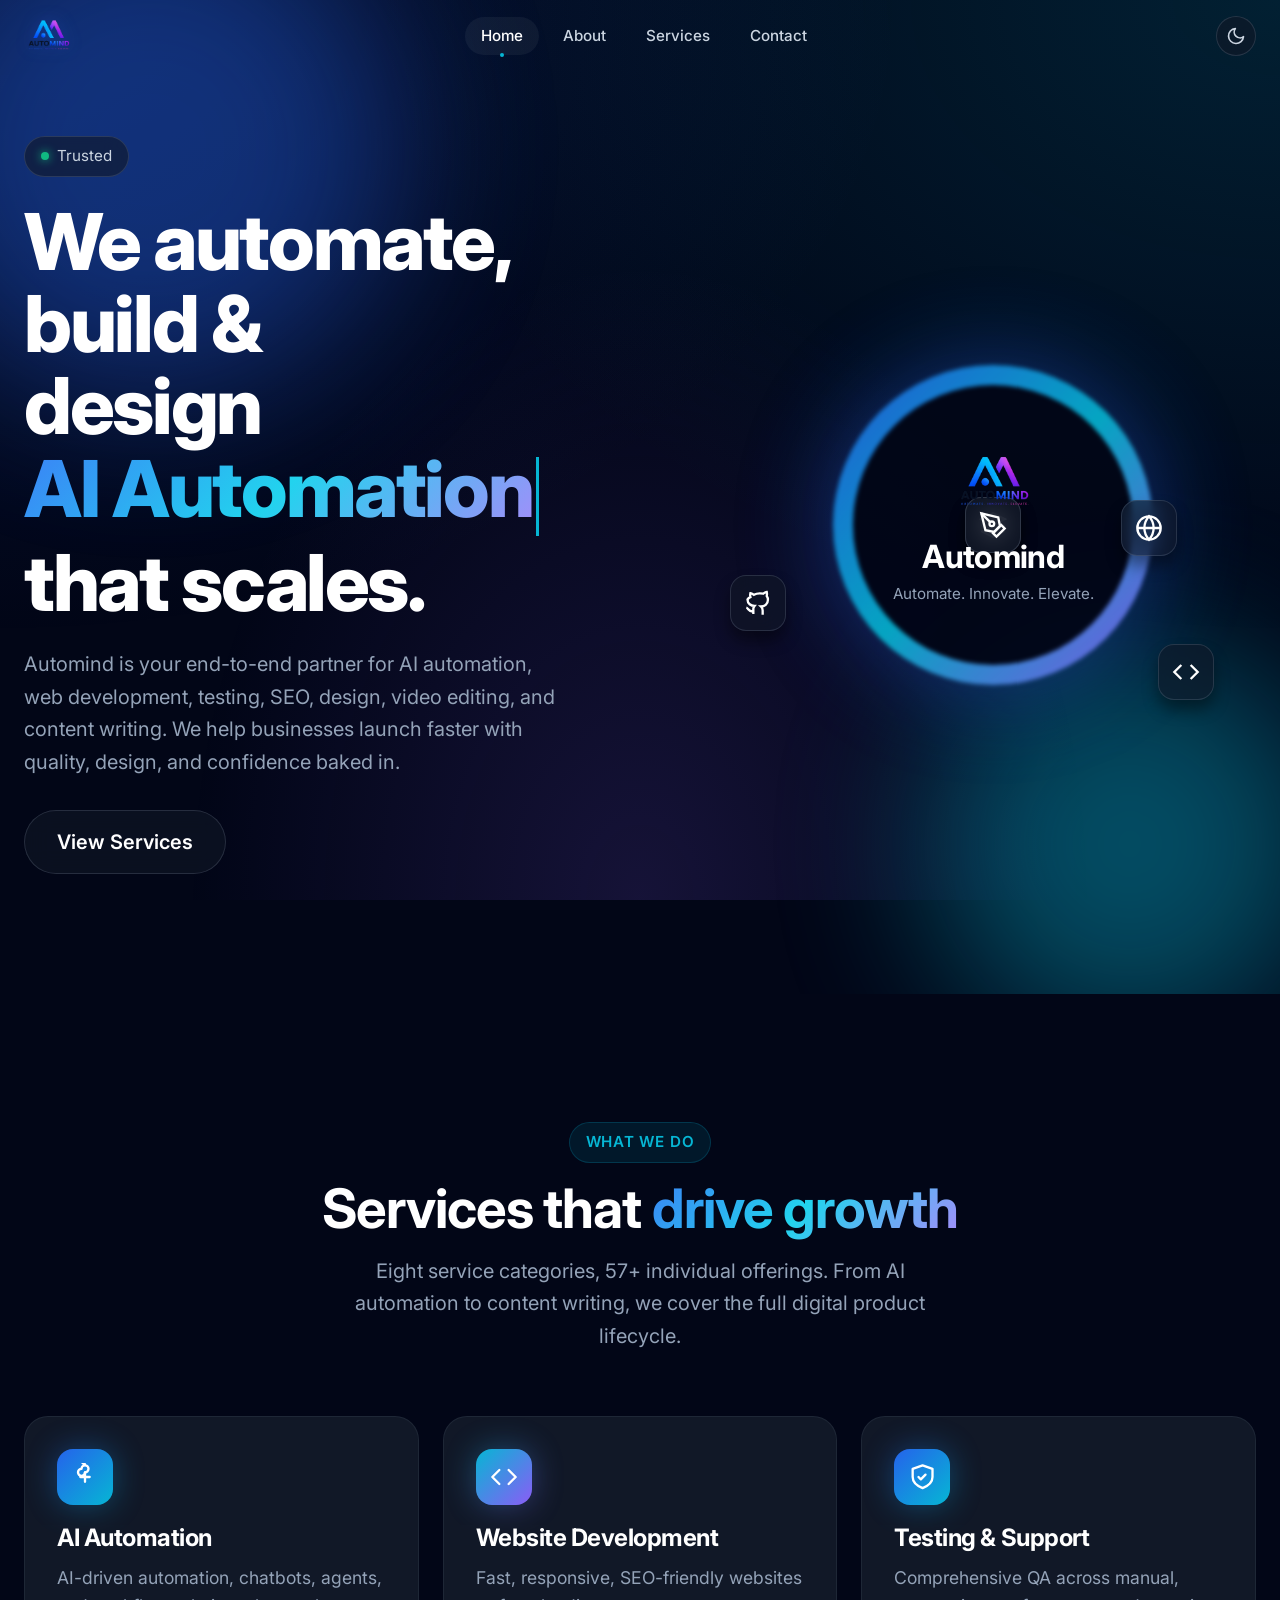
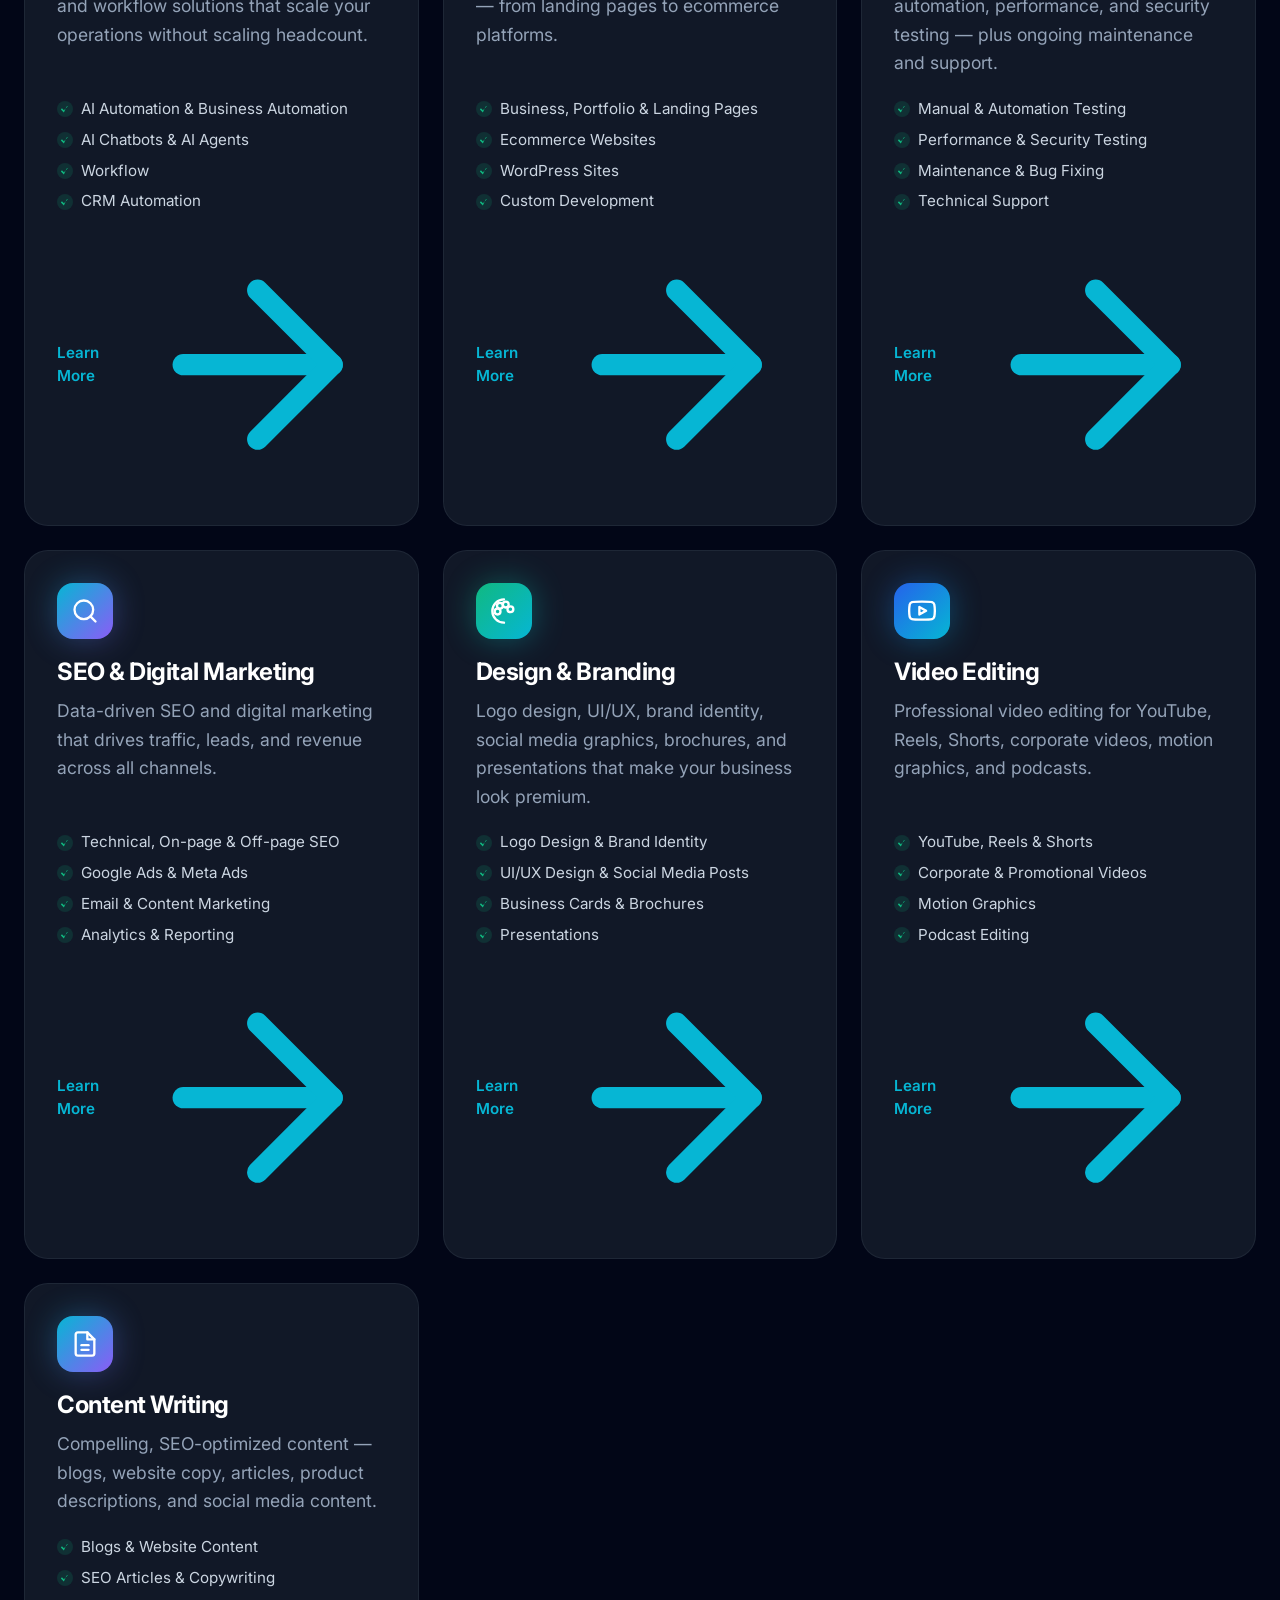
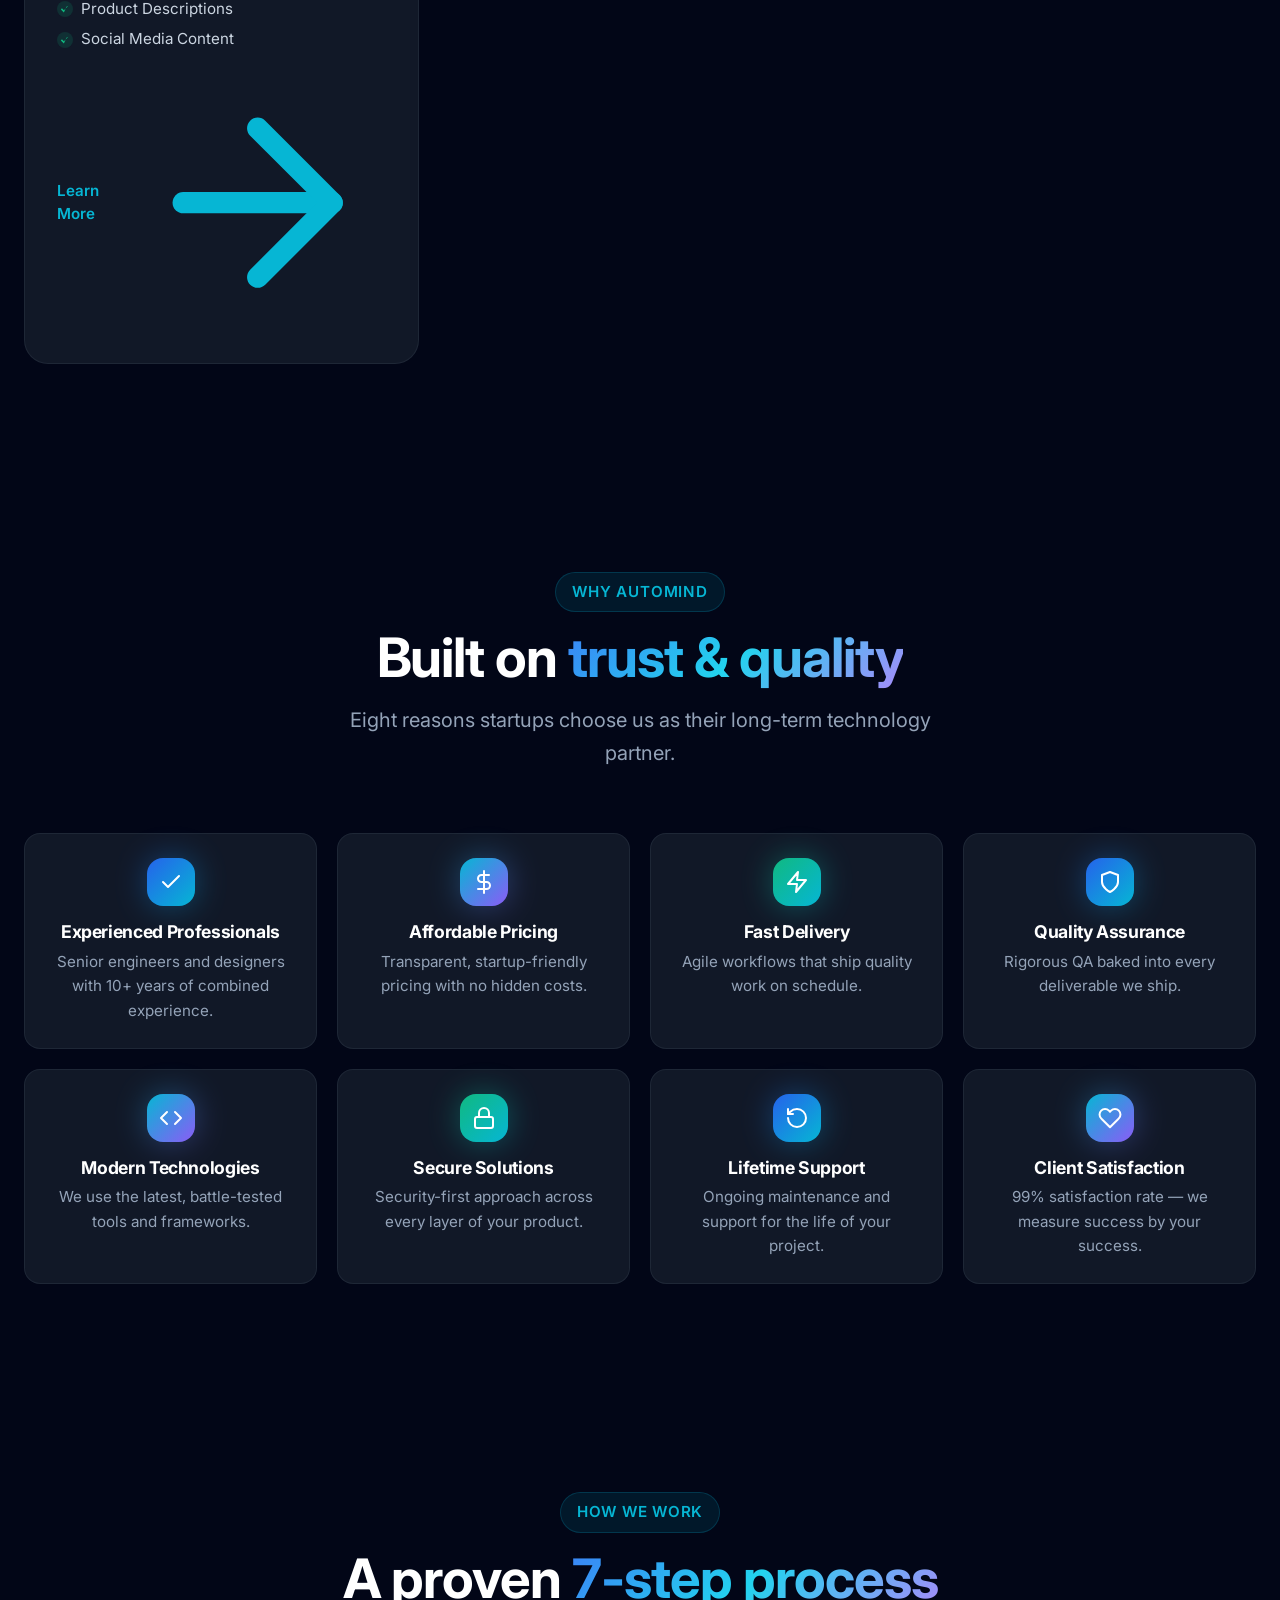
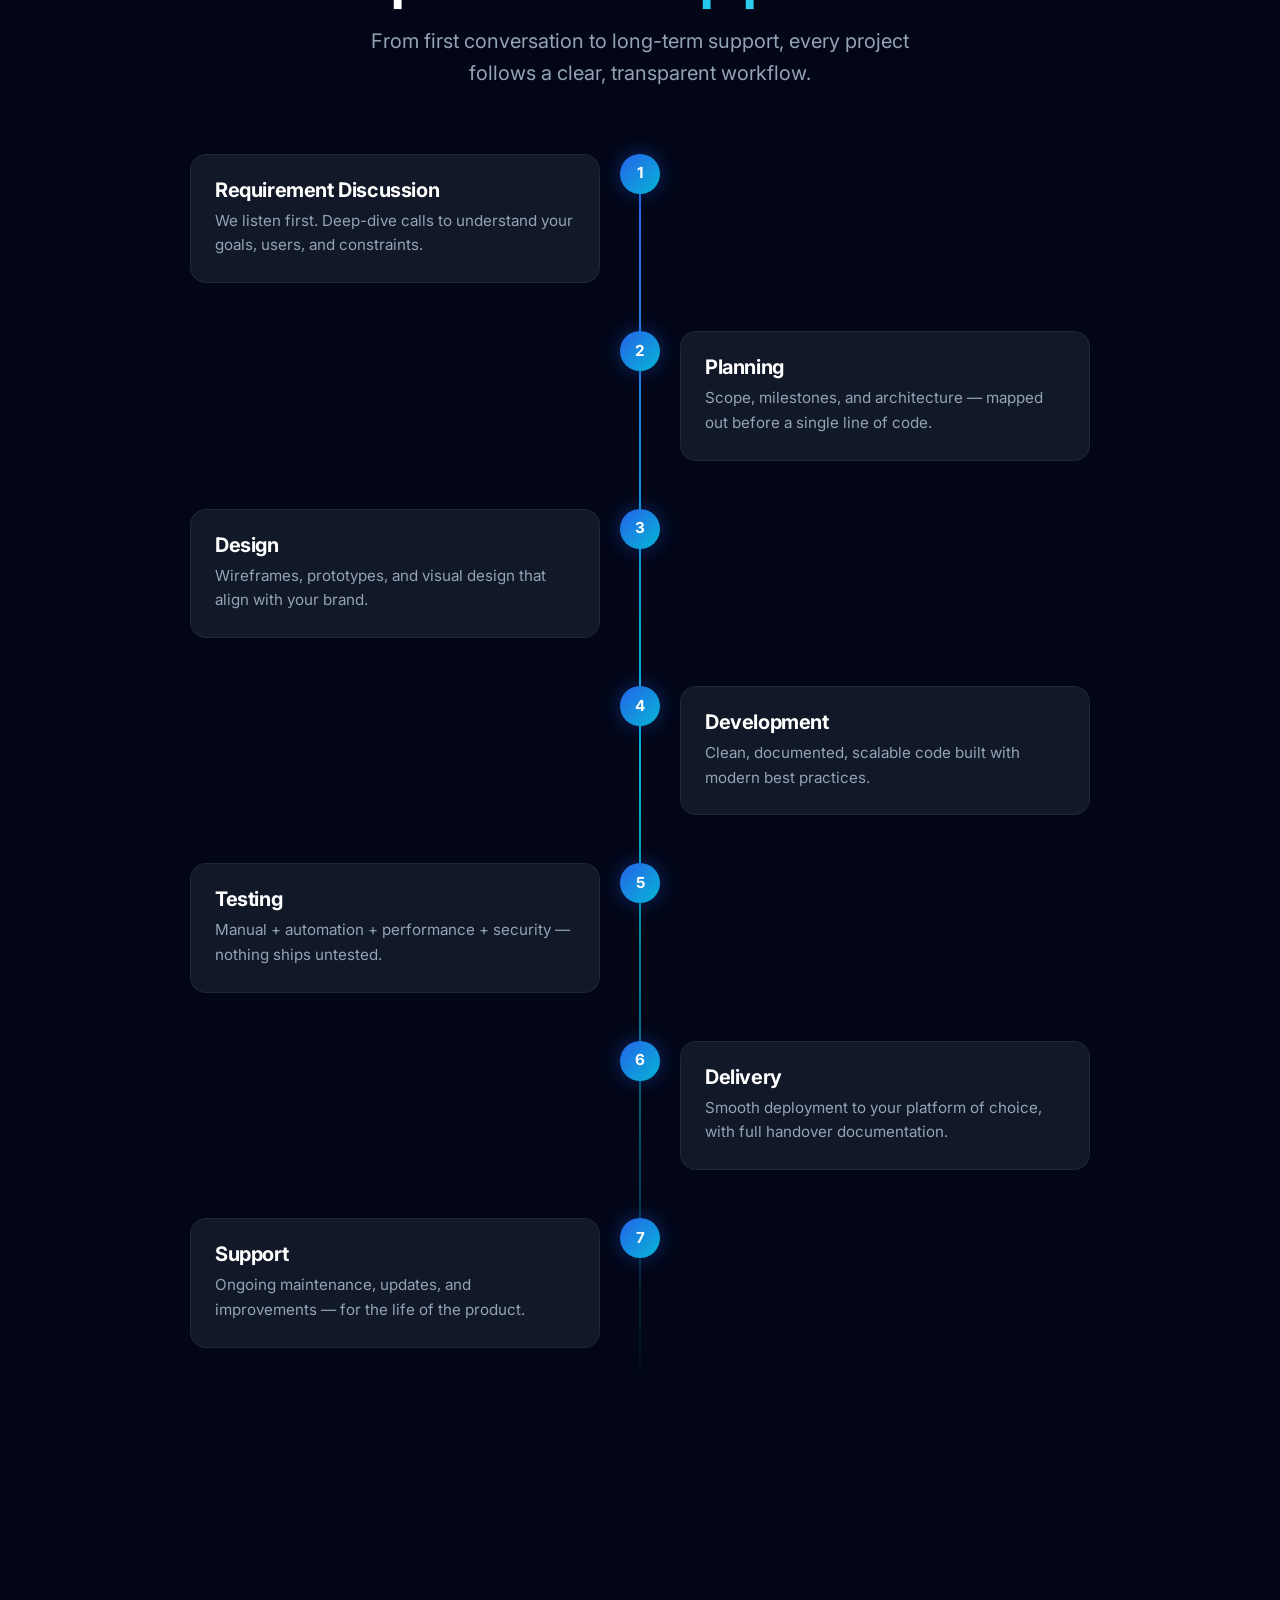
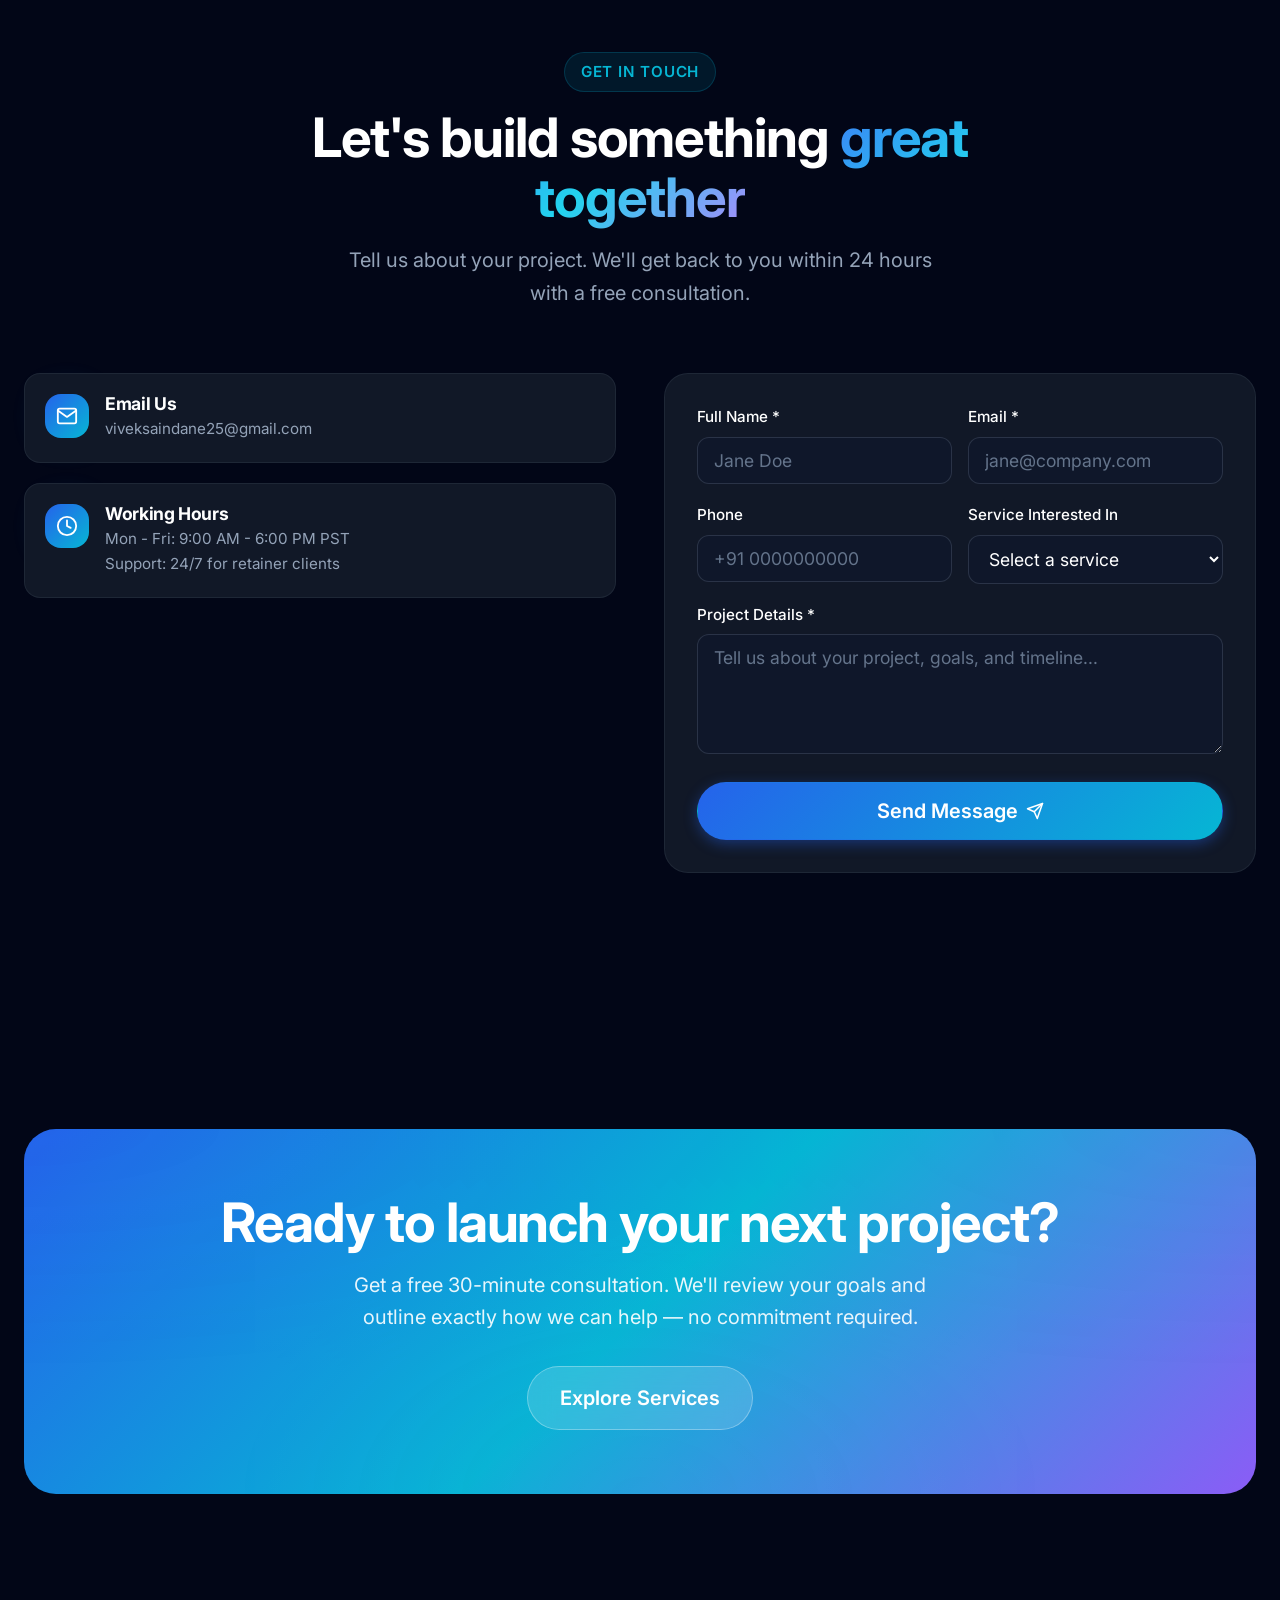
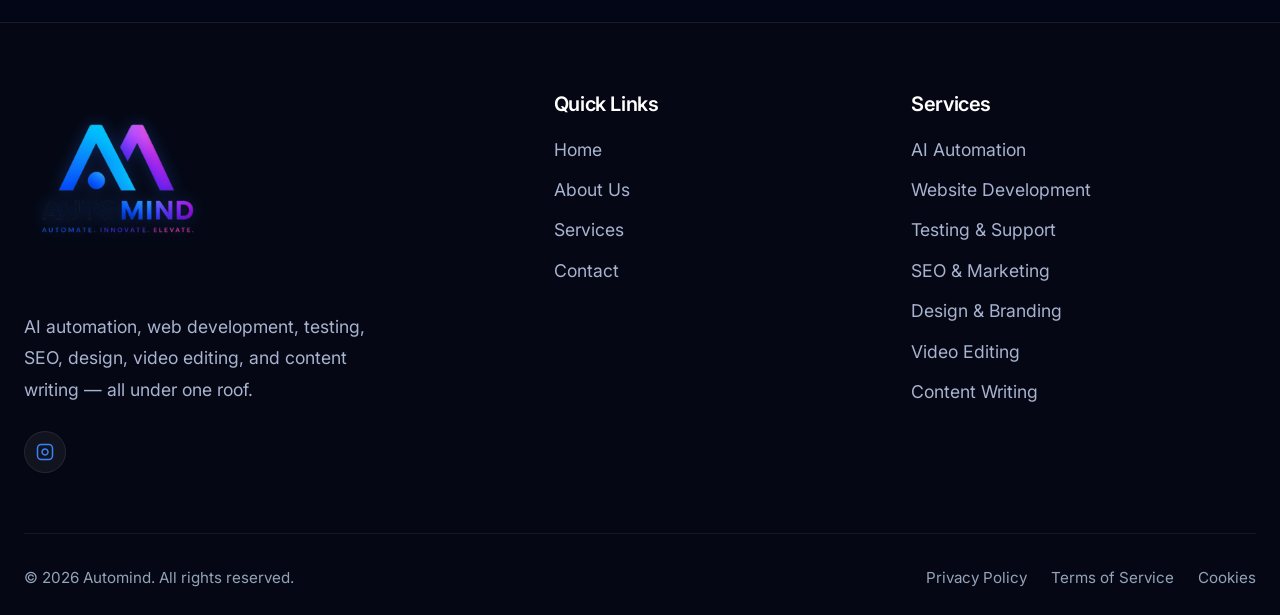
==== commit 24cf07d9: "Initial commit" ====
--- a/index.html
+++ b/index.html
@@ -794,7 +794,7 @@
             <div class="form-row">
               <div class="form-group">
                 <label class="form-label" for="phone">Phone</label>
-                <input class="form-input" type="tel" id="phone" name="phone" placeholder="+1 (555) 000-0000">
+                <input class="form-input" type="tel" id="phone" name="phone" placeholder="+91 0000000000">
               </div>
               <div class="form-group">
                 <label class="form-label" for="service">Service Interested In</label>
@@ -848,7 +848,7 @@
           <a href="index.html" class="logo" aria-label="Automind home">
             <img src="assets/automind.png.png" alt="Automind" class="logo-img">
           </a>
-          <p>AI automation, web and app development, testing, SEO, design, video editing, and content writing — all under one roof.</p>
+          <p>AI automation, web development, testing, SEO, design, video editing, and content writing — all under one roof.</p>
           <div class="footer-social">
 <!--             <a href="#" aria-label="Twitter"><svg viewBox="0 0 24 24" fill="currentColor"><path d="M23 3a10.9 10.9 0 0 1-3.14 1.53 4.48 4.48 0 0 0-7.86 3v1A10.66 10.66 0 0 1 3 4s-4 9 5 13a11.64 11.64 0 0 1-7 2c9 5 20 0 20-11.5a4.5 4.5 0 0 0-.08-.83A7.72 7.72 0 0 0 23 3z"/></svg></a>
  --><!--             <a href="#" aria-label="LinkedIn"><svg viewBox="0 0 24 24" fill="currentColor"><path d="M16 8a6 6 0 0 1 6 6v7h-4v-7a2 2 0 0 0-2-2 2 2 0 0 0-2 2v7h-4v-7a6 6 0 0 1 6-6zM2 9h4v12H2zM4 2a2 2 0 1 1 0 4 2 2 0 0 1 0-4z"/></svg></a>
